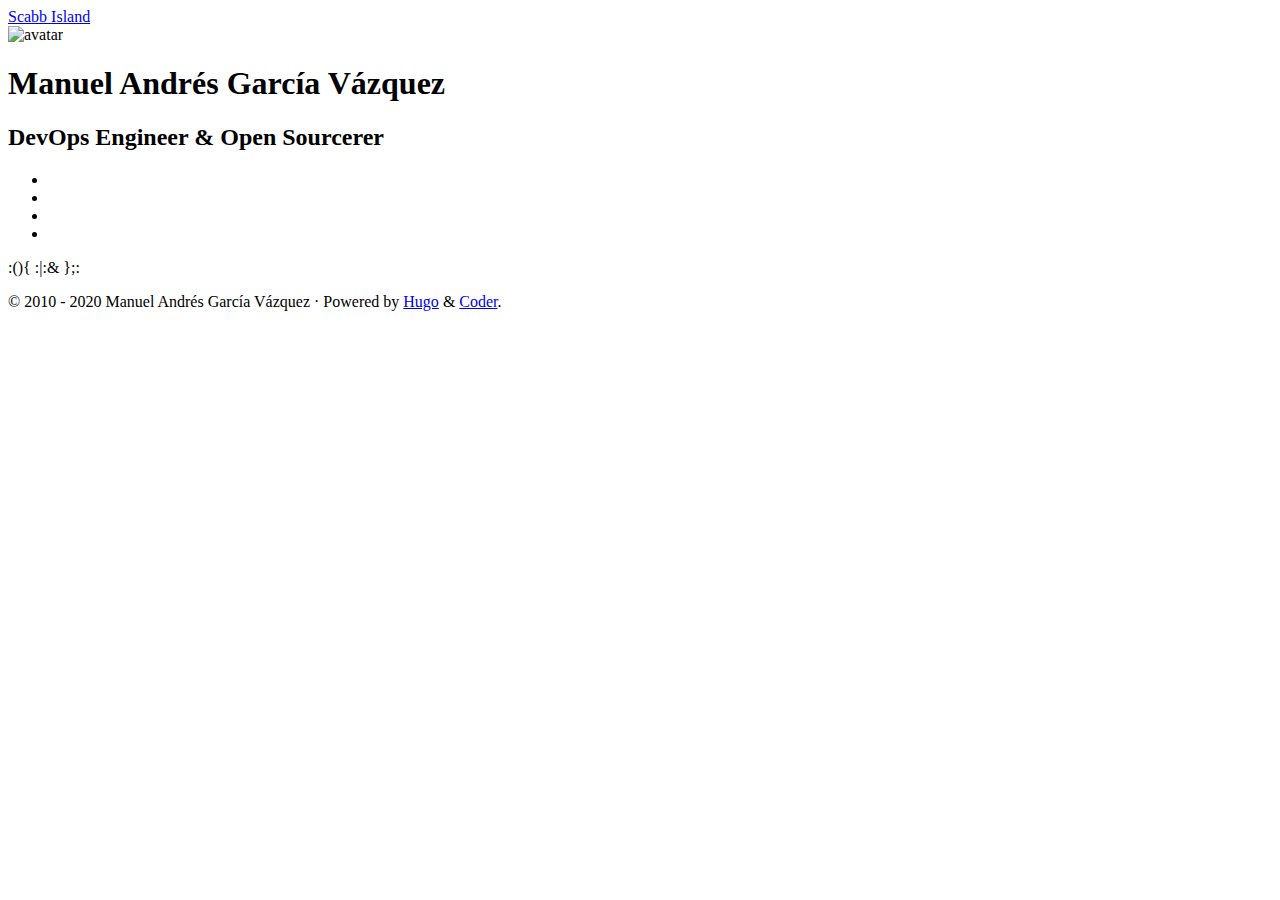
==== index.html @ 6d57b8e0 "Publish site: 2020-07-01 01:27:46" ====
<!DOCTYPE html>
<html lang="en">

  <head>
    <meta charset="utf-8">
    <meta name="viewport" content="width=device-width, initial-scale=1.0">
    <meta http-equiv="Content-Language" content="en">

    <meta name="author" content="Manuel Andrés García Vázquez">
    <meta name="description" content="Blog personal de 0x6d616e6f">
    <meta name="keywords" content="blog,developer,personal,devops,opensource">

    
      <script src="https://twemoji.maxcdn.com/v/latest/twemoji.min.js" crossorigin="anonymous"></script>
    

    <meta name="twitter:card" content="summary"/>
<meta name="twitter:title" content="Scabb Island"/>
<meta name="twitter:description" content="Blog personal de 0x6d616e6f"/>

    <meta property="og:title" content="Scabb Island" />
<meta property="og:description" content="Blog personal de 0x6d616e6f" />
<meta property="og:type" content="website" />
<meta property="og:url" content="https://www.scabb-island.com.ar/" />



    
      <base href="https://www.scabb-island.com.ar/">
    
    <title>Scabb Island</title>

    
      <link rel="canonical" href="https://www.scabb-island.com.ar/">
    

    <link href="https://fonts.googleapis.com/css?family=Lato:400,700%7CMerriweather:300,700%7CSource+Code+Pro:400,700&display=swap" rel="stylesheet">
    <link rel="stylesheet" href="https://use.fontawesome.com/releases/v5.13.0/css/all.css" integrity="sha384-Bfad6CLCknfcloXFOyFnlgtENryhrpZCe29RTifKEixXQZ38WheV+i/6YWSzkz3V" crossorigin="anonymous">
    <link rel="stylesheet" href="https://cdnjs.cloudflare.com/ajax/libs/normalize/8.0.1/normalize.min.css" integrity="sha256-l85OmPOjvil/SOvVt3HnSSjzF1TUMyT9eV0c2BzEGzU=" crossorigin="anonymous" />

    
      
      
      <link rel="stylesheet" href="https://www.scabb-island.com.ar/css/coder.min.3219ef62ae52679b7a9c19043171c3cd9f523628c2a65f3ef247ee18836bc90b.css" integrity="sha256-MhnvYq5SZ5t6nBkEMXHDzZ9SNijCpl8&#43;8kfuGINryQs=" crossorigin="anonymous" media="screen" />
    

    

    
      
        
        
        <link rel="stylesheet" href="https://www.scabb-island.com.ar/css/coder-dark.min.e78e80fc3a585a4d1c8fc7f58623b6ff852411e38431a9cd1792877ecaa160f6.css" integrity="sha256-546A/DpYWk0cj8f1hiO2/4UkEeOEManNF5KHfsqhYPY=" crossorigin="anonymous" media="screen" />
      
    

    

    

    <link rel="icon" type="image/png" href="https://www.scabb-island.com.ar/img/favicon-32x32.png" sizes="32x32">
    <link rel="icon" type="image/png" href="https://www.scabb-island.com.ar/img/favicon-16x16.png" sizes="16x16">

    <link rel="alternate" type="application/rss+xml" href="https://www.scabb-island.com.ar/index.xml" title="Scabb Island" />
    <meta name="generator" content="Hugo 0.73.0" />
  </head>

  
  
    
  
  <body class="colorscheme-auto"
        onload=" twemoji.parse(document.body); "
  >
    <main class="wrapper">
      <nav class="navigation">
  <section class="container">
    <a class="navigation-title" href="https://www.scabb-island.com.ar/">
      Scabb Island
    </a>
    
  </section>
</nav>


      <div class="content">
        
  <section class="container centered">
  <div class="about">
    
      
        <div class="avatar"><img src="https://www.scabb-island.com.ar/images/avatar.jpg" alt="avatar"></div>
      
    
    
    <h1>Manuel Andrés García Vázquez</h1>
    <h2>DevOps Engineer &amp; Open Sourcerer</h2>
    
    <ul>
      
        
          <li>
            <a href="https://www.linkedin.com/in/mgvazquez" aria-label="LinkedIn"   >
              <i class="fab fa-linkedin" aria-hidden="true"></i>
            </a>
          </li>
        
      
        
          <li>
            <a href="https://github.com/mgvazquez" aria-label="Github"   >
              <i class="fab fa-github fa-2x" aria-hidden="true"></i>
            </a>
          </li>
        
      
        
          <li>
            <a href="https://stackoverflow.com/users/3244789" aria-label="StackOverflow"   >
              <i class="fab fa-stack-overflow" aria-hidden="true"></i>
            </a>
          </li>
        
      
        
          <li>
            <a href="https://keybase.io/mvazquez" aria-label="Keybase"   >
              <i class="fab fa-keybase" aria-hidden="true"></i>
            </a>
          </li>
        
      
    </ul>
    
  </div>
</section>


      </div>

      
  <footer class="footer">
    <section class="container">
      
        <p>:(){ :|:& };:</p>
      
      
        ©
        
          2010 -
        
        2020
         Manuel Andrés García Vázquez 
      
      
         · 
        Powered by <a href="https://gohugo.io/">Hugo</a> & <a href="https://github.com/luizdepra/hugo-coder/">Coder</a>.
      
      
    </section>
  </footer>

    </main>

    

    
<script type="application/javascript">
var doNotTrack = false;
if (!doNotTrack) {
	(function(i,s,o,g,r,a,m){i['GoogleAnalyticsObject']=r;i[r]=i[r]||function(){
	(i[r].q=i[r].q||[]).push(arguments)},i[r].l=1*new Date();a=s.createElement(o),
	m=s.getElementsByTagName(o)[0];a.async=1;a.src=g;m.parentNode.insertBefore(a,m)
	})(window,document,'script','https://www.google-analytics.com/analytics.js','ga');
	ga('create', 'UA-38633513-4', 'auto');
	
	ga('send', 'pageview');
}
</script>


    

  </body>

</html>
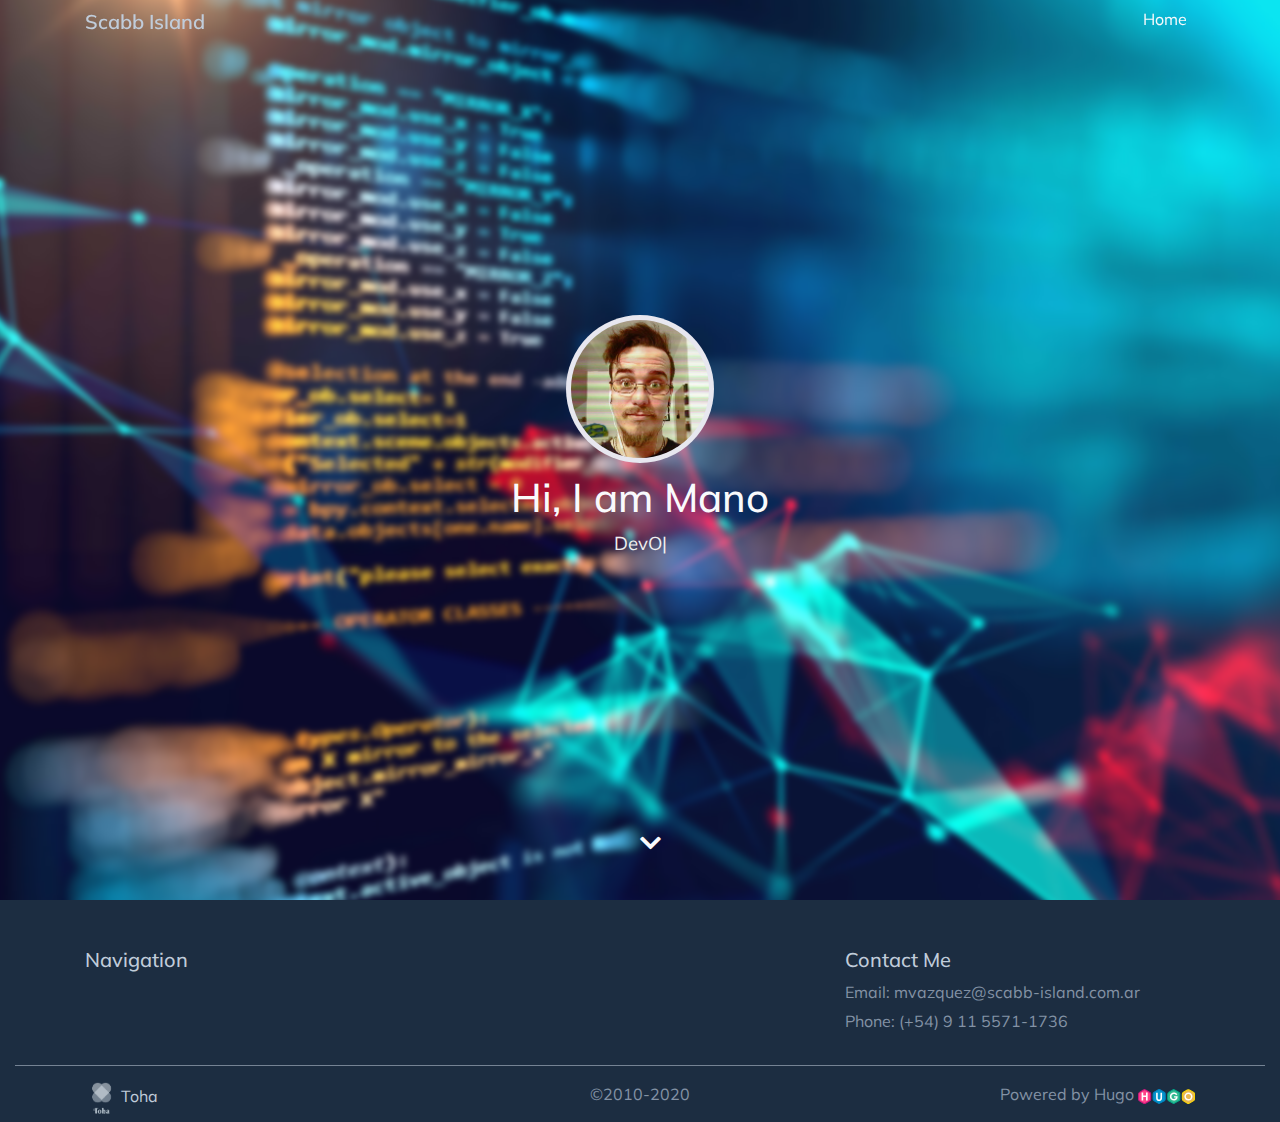
==== commit 794dc2c7: "Publish site: 2020-07-01 12:44:40" ====
--- a/index.html
+++ b/index.html
@@ -1,186 +1,224 @@
 <!DOCTYPE html>
 <html lang="en">
-
   <head>
-    <meta charset="utf-8">
-    <meta name="viewport" content="width=device-width, initial-scale=1.0">
-    <meta http-equiv="Content-Language" content="en">
-
-    <meta name="author" content="Manuel Andrés García Vázquez">
-    <meta name="description" content="Blog personal de 0x6d616e6f">
-    <meta name="keywords" content="blog,developer,personal,devops,opensource">
-
-    
-      <script src="https://twemoji.maxcdn.com/v/latest/twemoji.min.js" crossorigin="anonymous"></script>
-    
-
-    <meta name="twitter:card" content="summary"/>
-<meta name="twitter:title" content="Scabb Island"/>
-<meta name="twitter:description" content="Blog personal de 0x6d616e6f"/>
-
-    <meta property="og:title" content="Scabb Island" />
-<meta property="og:description" content="Blog personal de 0x6d616e6f" />
-<meta property="og:type" content="website" />
-<meta property="og:url" content="https://www.scabb-island.com.ar/" />
-
-
-
-    
-      <base href="https://www.scabb-island.com.ar/">
-    
+	<meta name="generator" content="Hugo 0.73.0" />
     <title>Scabb Island</title>
-
-    
-      <link rel="canonical" href="https://www.scabb-island.com.ar/">
-    
-
-    <link href="https://fonts.googleapis.com/css?family=Lato:400,700%7CMerriweather:300,700%7CSource+Code+Pro:400,700&display=swap" rel="stylesheet">
-    <link rel="stylesheet" href="https://use.fontawesome.com/releases/v5.13.0/css/all.css" integrity="sha384-Bfad6CLCknfcloXFOyFnlgtENryhrpZCe29RTifKEixXQZ38WheV+i/6YWSzkz3V" crossorigin="anonymous">
-    <link rel="stylesheet" href="https://cdnjs.cloudflare.com/ajax/libs/normalize/8.0.1/normalize.min.css" integrity="sha256-l85OmPOjvil/SOvVt3HnSSjzF1TUMyT9eV0c2BzEGzU=" crossorigin="anonymous" />
-
-    
-      
-      
-      <link rel="stylesheet" href="https://www.scabb-island.com.ar/css/coder.min.3219ef62ae52679b7a9c19043171c3cd9f523628c2a65f3ef247ee18836bc90b.css" integrity="sha256-MhnvYq5SZ5t6nBkEMXHDzZ9SNijCpl8&#43;8kfuGINryQs=" crossorigin="anonymous" media="screen" />
-    
-
-    
-
-    
-      
-        
-        
-        <link rel="stylesheet" href="https://www.scabb-island.com.ar/css/coder-dark.min.e78e80fc3a585a4d1c8fc7f58623b6ff852411e38431a9cd1792877ecaa160f6.css" integrity="sha256-546A/DpYWk0cj8f1hiO2/4UkEeOEManNF5KHfsqhYPY=" crossorigin="anonymous" media="screen" />
-      
-    
-
-    
-
-    
-
-    <link rel="icon" type="image/png" href="https://www.scabb-island.com.ar/img/favicon-32x32.png" sizes="32x32">
-    <link rel="icon" type="image/png" href="https://www.scabb-island.com.ar/img/favicon-16x16.png" sizes="16x16">
-
-    <link rel="alternate" type="application/rss+xml" href="https://www.scabb-island.com.ar/index.xml" title="Scabb Island" />
-    <meta name="generator" content="Hugo 0.73.0" />
-  </head>
-
-  
-  
-    
-  
-  <body class="colorscheme-auto"
-        onload=" twemoji.parse(document.body); "
-  >
-    <main class="wrapper">
-      <nav class="navigation">
-  <section class="container">
-    <a class="navigation-title" href="https://www.scabb-island.com.ar/">
-      Scabb Island
-    </a>
-    
-  </section>
-</nav>
-
-
-      <div class="content">
-        
-  <section class="container centered">
-  <div class="about">
-    
-      
-        <div class="avatar"><img src="https://www.scabb-island.com.ar/images/avatar.jpg" alt="avatar"></div>
-      
-    
-    
-    <h1>Manuel Andrés García Vázquez</h1>
-    <h2>DevOps Engineer &amp; Open Sourcerer</h2>
-    
-    <ul>
-      
-        
-          <li>
-            <a href="https://www.linkedin.com/in/mgvazquez" aria-label="LinkedIn"   >
-              <i class="fab fa-linkedin" aria-hidden="true"></i>
-            </a>
-          </li>
-        
-      
-        
-          <li>
-            <a href="https://github.com/mgvazquez" aria-label="Github"   >
-              <i class="fab fa-github fa-2x" aria-hidden="true"></i>
-            </a>
-          </li>
-        
-      
-        
-          <li>
-            <a href="https://stackoverflow.com/users/3244789" aria-label="StackOverflow"   >
-              <i class="fab fa-stack-overflow" aria-hidden="true"></i>
-            </a>
-          </li>
-        
-      
-        
-          <li>
-            <a href="https://keybase.io/mvazquez" aria-label="Keybase"   >
-              <i class="fab fa-keybase" aria-hidden="true"></i>
-            </a>
-          </li>
-        
-      
-    </ul>
-    
-  </div>
-</section>
-
-
-      </div>
-
-      
-  <footer class="footer">
-    <section class="container">
-      
-        <p>:(){ :|:& };:</p>
-      
-      
-        ©
-        
-          2010 -
-        
-        2020
-         Manuel Andrés García Vázquez 
-      
-      
-         · 
-        Powered by <a href="https://gohugo.io/">Hugo</a> & <a href="https://github.com/luizdepra/hugo-coder/">Coder</a>.
-      
-      
-    </section>
-  </footer>
-
-    </main>
-
-    
-
-    
+    <meta charset="UTF-8" />
+<meta name="viewport" content="width=device-width, initial-scale=1.0" />
+<meta http-equiv="X-UA-Compatible" content="ie=edge" />
+
+
+<link rel="stylesheet" href="/assets/css/bootstrap.min.css" />
+<link rel="stylesheet" href="/assets/css/style.css" />
+<link rel="stylesheet" href="/assets/css/navbar.css" />
+
+
+<link href="https://fonts.googleapis.com/css2?family=Muli:wght@300;400;500;600" rel="stylesheet">
+<link rel="stylesheet" href="https://cdnjs.cloudflare.com/ajax/libs/font-awesome/5.13.1/css/all.min.css" />
+
+
+<link rel="icon" type="image/png" href="/assets/images/favicon.png" />
+
+
+    <link rel="stylesheet" href="/assets/css/home.css" />
+    <link rel="stylesheet" href="/assets/css/about.css" />
+    <link rel="stylesheet" href="/assets/css/skills.css" />
+    <link rel="stylesheet" href="/assets/css/experiences.css" />
+    <link rel="stylesheet" href="/assets/css/projects.css" />
+    <link rel="stylesheet" href="/assets/css/recent-posts.css" />
+    <link rel="stylesheet" href="/assets/css/achievements.css" />
+
+    <link rel="stylesheet" href="assets/css/custom.css">
+
+    
+    
+        
 <script type="application/javascript">
 var doNotTrack = false;
 if (!doNotTrack) {
-	(function(i,s,o,g,r,a,m){i['GoogleAnalyticsObject']=r;i[r]=i[r]||function(){
-	(i[r].q=i[r].q||[]).push(arguments)},i[r].l=1*new Date();a=s.createElement(o),
-	m=s.getElementsByTagName(o)[0];a.async=1;a.src=g;m.parentNode.insertBefore(a,m)
-	})(window,document,'script','https://www.google-analytics.com/analytics.js','ga');
+	window.ga=window.ga||function(){(ga.q=ga.q||[]).push(arguments)};ga.l=+new Date;
 	ga('create', 'UA-38633513-4', 'auto');
 	
 	ga('send', 'pageview');
 }
 </script>
-
-
-    
-
+<script async src='https://www.google-analytics.com/analytics.js'></script>
+
+    
+  </head>
+  <body data-spy="scroll" data-target="#top-navbar" data-offset="100">
+
+    <nav class="navbar navbar-expand-lg top-navbar initial-navbar" id="top-navbar">
+  <div class="container">
+    <a class="navbar-brand" href="https://www.scabb-island.com.ar">Scabb Island</a>
+    <button
+      class="navbar-toggler navbar-dark"
+      id="navbar-toggler"
+      ,type="button"
+      data-toggle="collapse"
+      data-target="#top-nav-items"
+    >
+      <span class="navbar-toggler-icon"></span>
+    </button>
+
+    <div class="collapse navbar-collapse" id="top-nav-items">
+      <ul class="navbar-nav ml-auto">
+        <li class="nav-item">
+          <a class="nav-link smooth-scroll" href="#home">Home</a>
+        </li>
+            
+            
+            
+            
+            
+            
+        
+        
+        
+        
+        
+      </ul>
+    </div>
+  </div>
+</nav>
+<div class="container-fluid home" id="home">
+  <div
+    class="background container-fluid"
+    style="background-image: url('images/devops03.jpg');"
+  ></div>
+  <div class="container content text-center">
+    <img src="images/avatar_01.jpg"
+      class="rounded-circle mx-auto d-block img-fluid"
+    />
+    <h1 class="greeting">Hi, I am
+      
+        Mano
+      
+    </h1>
+    <div class="typing-carousel">
+      <span id="ityped" class="ityped"></span>
+      <span class="ityped-cursor"></span>
+    </div>
+    <ul id="typing-carousel-data">
+      
+      <li>DevOps Engineer</li>
+      
+      <li>Cloud Architect</li>
+      
+      <li>Proud Open-Sourcerer</li>
+      
+      <li>DevOps culture Evangelist</li>
+      
+      <li>Outage-Hackathons fron-line Knigth</li>
+      
+      <li>Shell Script, Python and Go</li>
+      
+      <li>:(){ :|:&amp; };:</li>
+      
+    </ul>
+    
+    <a href="#about"><i class="arrow bounce fa fa-chevron-down"></i></a>
+  </div>
+</div>
+
+    
+      
+      
+        
+      
+        
+      
+        
+      
+        
+      
+        
+      
+        
+      
+    
+
+    <footer class="container-fluid text-center align-content-center footer pb-2">
+  <div class="container pt-5">
+    <div class="row text-left">
+      <div class="col-md-4 col-sm-12">
+        <h5>Navigation</h5>
+        
+        <ul>
+            
+            
+            
+            
+            
+            
+        </ul>
+        
+      </div>
+      <div class="col-md-4 col-sm-12">
+      </div>
+      <div class="col-md-4 col-sm-12">
+        <h5>Contact Me</h5>
+        <ul>
+          
+          <li><span>Email: </span> <span>mvazquez@scabb-island.com.ar</span></li>
+          
+          <li><span>Phone: </span> <span>(&#43;54) 9 11 5571-1736</span></li>
+          
+        </ul>
+      </div>
+
+
+
+
+
+
+
+
+
+
+
+
+
+
+
+
+
+
+
+    </div>
+  </div>
+  <hr />
+  <div class="container">
+    <div class="row text-left">
+      <div class="col-md-4 text-left">
+        <a id="theme" href="https://github.com/hossainemruz/toha" target="#">
+          <img src="/assets/images/logo-inverted.png">
+          Toha
+        </a>
+      </div>
+      <div class="col-md-4 text-center">©2010-2020</div>
+      <div class="col-md-4 text-right">
+        Powered by <a href="https://gohugo.io/">Hugo
+        <img
+          src="/assets/images/hugo-logo-wide.svg"
+          alt="Hugo Logo"
+          height="15"
+        />
+        </a>
+      </div>
+    </div>
+  </div>
+</footer>
+    <script src="/assets/js/jquery-3.4.1.min.js"></script>
+<script src="/assets/js/bootstrap.min.js"></script>
+
+<script src="/assets/js/navbar.js"></script>
+<script src="/assets/js/jquery.filterizr.min.js"></script>
+
+
+    
+    <script src="/assets/js/itype.min.js"></script>
+    <script src="/assets/js/github-button.js"></script>
+    <script src="/assets/js/home.js"></script>
   </body>
-
 </html>
--- a/assets/css/style.css
+++ b/assets/css/style.css
@@ -0,0 +1,260 @@
+/* ========= Colors ============
+Heading:     #1C2D41
+Paragraph:   #3C4858
+Iconography: #8392A5
+Secondary:   #C0CCDA
+Dirty Snow:  #E5E9F2
+Snow:        #F9FAFC
+
+Magenta: #7551E9
+Orange:  #FF7D51
+Pink:    #ED63D2
+Green:   #2DCA73
+Yellow:  #FFC212
+*/
+
+body {
+  background-color: #f9fafc;
+  font-family: "Muli";
+}
+
+h1,
+h2,
+h3,
+h4,
+h5 {
+  color: #1c2d41;
+}
+
+strong{
+  color: #1c2d41!important;
+}
+
+p {
+  color: #3c4858;
+}
+
+a {
+  color: #248aaa;
+}
+
+a:hover {
+  color: #207089;
+}
+
+.btn-dark {
+  background-color: #3c4858;
+  border-color: #3c4858;
+  color: #e5e9f2;
+  transition: all 0.3s ease-out;
+  -webkit-transition: all 0.3s ease-out;
+}
+
+.btn-dark:hover,
+.btn-dark:focus {
+  background-color: #248aaa;
+  border-color: #248aaa;
+  transition: all 0.3s ease-out;
+  -webkit-transition: all 0.3s ease-out;
+}
+
+.btn-outline-info {
+  color: #2098d1 !important;
+  border-color: #2098d1 !important;
+}
+
+.btn-outline-info:hover {
+  background-color: #2098d1 !important;
+  color: #e5e9f2 !important;
+}
+
+.btn-info {
+  background-color: #248aaa !important;
+  color: #e5e9f2 !important;
+}
+
+.btn-info:hover {
+  background-color: #2098d1 !important;
+  color: #e5e9f2 !important;
+}
+
+.bg-white {
+  background-color: #f9fafc !important;
+}
+
+.bg-dimmed {
+  background-color: #e5e9f2;
+}
+
+.anchor {
+  padding-top: 3.5rem;
+}
+
+img.center{
+  display: block;
+  margin-left: auto;
+  margin-right: auto;
+}
+
+img.left{
+  display: block;
+  margin-right: auto;
+}
+
+img.right{
+  display: block;
+  margin-left: auto;
+}
+
+.card {
+  box-shadow: none;
+  transition: all 0.3s ease-out;
+  -webkit-transition: all 0.3s ease-out;
+  overflow: hidden;
+}
+
+.card-img-sm {
+  width: 32px;
+  height: 32px;
+}
+
+.card-img-xs {
+  width: 24px;
+  height: 24px;
+}
+
+.card:hover,
+.card:focus {
+  box-shadow: 0px 8px 56px rgba(15, 80, 100, 0.16);
+  border: 1px solid #fff;
+  transition: all 0.3s ease-out;
+  -webkit-transition: all 0.3s ease-out;
+}
+
+.card .card-head {
+  height: 172px;
+  object-fit: cover;
+  overflow: hidden;
+}
+
+.card-img-top {
+  transition: all 0.3s ease-out !important;
+  -webkit-transition: all 0.3s ease-out !important;
+}
+
+.card:hover .card-head .card-img-top,
+.card:focus .card-head .card-img-top {
+  transition: all 0.3s ease-out;
+  -webkit-transition: all 0.3s ease-out;
+  transform: scale(1.2);
+  -webkit-transform: scale(1.2);
+}
+
+.card-body {
+  text-align: justify;
+}
+
+.sub-title {
+  color: #c0ccda;
+  font-size: 10pt;
+}
+
+/* --- FOOTER START --- */
+
+.footer {
+  color: #8392a5 !important;
+  background-color: #1c2d41;
+  position: relative;
+  z-index: 9999;
+}
+
+.footer h5 {
+  color: #c0ccda;
+}
+.footer a {
+  color: #8392a5;
+  transition: all 0.3s ease-out;
+  -webkit-transition: all 0.3s ease-out;
+}
+
+.footer a:hover {
+  margin-left: 5px;
+  transition: all 0.3s ease-out;
+  -webkit-transition: all 0.3s ease-out;
+}
+
+.footer ul {
+  list-style: none;
+  padding-left: 0;
+}
+
+.footer li {
+  margin-top: 5px;
+}
+
+.footer hr {
+  background-color: #8392a5;
+}
+
+.footer p:first-child {
+  color: #c0ccda;
+}
+
+.footer input {
+  background-color: #c0ccda;
+}
+
+.footer input:focus {
+  background-color: #e5e9f2;
+}
+
+.footer #theme {
+  color: #c0ccda;
+}
+
+.footer #theme img {
+  width: 32px;
+}
+
+/* --- FOOTER END ---- */
+
+/* ============= Device specific fixes ======= */
+
+/* Extra small devices (portrait phones, less than 576px) */
+
+/* No media query for `xs` since this is the default in Bootstrap */
+
+/* Extra large devices (large desktops, 1200px and up) */
+
+@media (max-width: 1400px) {
+}
+
+@media (max-width: 1200px) {
+}
+
+/*  Large devices (desktops, 992px and up) */
+
+@media (max-width: 992px) {
+}
+
+/* Medium devices (tablets, 768px and up) */
+
+@media only screen and (max-width: 768px) {
+}
+
+/* Small devices (landscape phones, 576px and up) */
+
+@media only screen and (max-width: 576px) {
+  .section-holder {
+    padding-left: 5px;
+    padding-right: 5px;
+  }
+
+  .skills-section,
+  .projects-section,
+  .recent-posts-section,
+  .achievements-section{
+    padding-left: 0;
+    padding-right: 0;
+  }
+}
--- a/assets/css/navbar.css
+++ b/assets/css/navbar.css
@@ -0,0 +1,192 @@
+.top-navbar {
+  position: fixed;
+  left: 0;
+  top: 0;
+  width: 100%;
+  height: 50px;
+  z-index: 99999;
+  transition: all 0.4s ease-out;
+  -webkit-transition: all 0.4s ease-out;
+  margin: 0;
+  padding-top: 0.1rem;
+  text-align: center;
+}
+
+/* --- initial state start ------ */
+
+.initial-navbar {
+  background-color: transparent;
+}
+
+.initial-navbar .navbar-brand {
+  color: #c0ccda;
+  font-weight: 600;
+}
+
+.initial-navbar li a {
+  color: #c0ccda;
+}
+
+.initial-navbar .navbar-nav .active,
+.initial-navbar li a:hover {
+  color: #f9fafc;
+  transition: all 0.3s ease-out;
+  -webkit-transition: all 0.3s ease-out;
+}
+
+.navbar-collapse {
+  margin-top: -5px;
+}
+
+.navbar-collapse.show,
+.navbar-collapse.collapsing {
+  background-color: #f9fafc;
+  padding-left: 1rem;
+}
+
+/* --- initial state end ------ */
+
+/* --- state after scroll start --- */
+
+.final-navbar {
+  background-color: #f9fafc;
+  color: #1c2d41;
+  transition: all 0.3s ease-out;
+  -webkit-transition: all 0.3s ease-out;
+}
+
+.final-navbar .navbar-brand {
+  color: #1c2d41;
+  font-weight: 600;
+}
+
+.final-navbar li a {
+  color: #1c2d41;
+  font-weight: 500;
+  transition: all 0.3s ease-out;
+  -webkit-transition: all 0.3s ease-out;
+  border-bottom: 2px solid#F9FAFC;
+}
+
+.final-navbar .navbar-nav .active,
+.final-navbar li a:hover {
+  color: #2098d1;
+  transition: all 0.3s ease-out;
+  -webkit-transition: all 0.3s ease-out;
+  border-bottom: 2px solid #2098d1;
+  background: rgb(2, 0, 36);
+  background: linear-gradient(
+    90deg,
+    rgba(2, 0, 36, 1) 0%,
+    rgba(34, 136, 168, 0.1) 0%
+  );
+}
+
+.navbar-collapse.show li a,
+.navbar-collapse.collapsing li a {
+  color: #1c2d41;
+  font-weight: 500;
+  transition: all 0.3s ease-out;
+  -webkit-transition: all 0.3s ease-out;
+}
+
+.navbar-collapse.show .navbar-nav .active,
+.navbar-collapse.show .navbar-nav a:hover {
+  color: #2098d1;
+}
+
+#top-navbar-divider {
+  margin-top: 10px;
+}
+
+/* --- state after scroll end --- */
+
+#top-navbar-divider {
+  background: rgba(192, 204, 218, 0.8);
+  height: 20px;
+  width: 2px;
+}
+
+.final-navbar #top-navbar-divider {
+  background: rgba(0, 0, 0, 0.6);
+}
+
+#top-navbar-divider {
+  height: 20px;
+  width: 2px;
+}
+
+.navbar-brand img {
+  width: 42px;
+  padding: 5px;
+  margin-left: -10px;
+}
+
+/* ============= Device specific fixes ======= */
+
+/* Extra small devices (portrait phones, less than 576px) */
+
+/* No media query for `xs` since this is the default in Bootstrap */
+
+/* Extra large devices (large desktops, 1200px and up) */
+
+@media (max-width: 1400px) {
+}
+
+@media (max-width: 1200px) {
+}
+
+/*  Large devices (desktops, 992px and up) */
+
+@media (max-width: 992px) {
+}
+
+/* Medium devices (tablets, 768px and up) */
+
+@media only screen and (max-width: 768px) {
+  .top-navbar .container {
+    max-width: 100%;
+    padding: 0;
+  }
+
+  .initial-navbar .navbar-nav .active,
+  .initial-navbar li a:hover {
+    color: #2098d1;
+    transition: all 0.3s ease-out;
+    -webkit-transition: all 0.3s ease-out;
+  }
+
+  .final-navbar .navbar-nav .active,
+  .final-navbar li a:hover {
+    color: #2098d1;
+    transition: none;
+    -webkit-transition: none;
+    border-bottom: none;
+    background: transparent;
+  }
+
+  .final-navbar li a {
+    border-bottom: none;
+  }
+
+  .final-navbar .navbar-collapse.show {
+    box-shadow: 5px 10px 10px rgba(192, 204, 218, 0.3);
+    transition: all 0.3s ease-out;
+    -webkit-transition: all 0.3s ease-out;
+  }
+
+  .dropdown-divider {
+    border-top: 1px solid #c0ccda;
+  }
+  #top-navbar-divider {
+    background: rgba(0, 0, 0, 0.6);
+    height: auto;
+    width: auto;
+    margin-right: 15px;
+  }
+}
+
+/* Small devices (landscape phones, 576px and up) */
+
+@media only screen and (max-width: 576px) {
+}
--- a/assets/css/home.css
+++ b/assets/css/home.css
@@ -0,0 +1,118 @@
+.home {
+  height: 100vh;
+  padding: 0;
+  margin: 0;
+  color: #f9fafc;
+  overflow: hidden;
+}
+
+.background {
+  height: 100%;
+  width: 100%;
+  padding: 0;
+  margin: 0;
+  background-attachment: fixed;
+  transform: scale(1.1);
+  -webkit-transform: scale(1.1);
+  filter: blur(3px);
+  -webkit-filter: blur(3px);
+  background-size: cover;
+}
+
+.content {
+  position: relative;
+  top: -65%;
+  height: 60%;
+}
+
+.home img {
+  width: 148px;
+  height: 148px;
+  background-color: #e7e7ef;
+  padding: 5px;
+  margin-bottom: 10px;
+}
+
+.home .greeting {
+  color: #f9fafc;
+}
+
+.home .typing-carousel {
+  font-size: 14pt;
+  color: #f0f0f0;
+}
+
+#typing-carousel-data {
+  display: none;
+}
+
+.arrow {
+  position: absolute;
+  color: #f9fafc;
+  font-size: 1.5rem;
+  bottom: 0;
+}
+
+.bounce {
+  animation: bounce 2s infinite;
+}
+
+@keyframes bounce {
+  0%,
+  20%,
+  50%,
+  80%,
+  100% {
+    transform: translateY(0);
+  }
+  40% {
+    transform: translateY(-30px);
+  }
+  60% {
+    transform: translateY(-15px);
+  }
+}
+
+/* ============= Device specific fixes ======= */
+
+/* Extra small devices (portrait phones, less than 576px) */
+
+/* No media query for `xs` since this is the default in Bootstrap */
+
+/* Extra large devices (large desktops, 1200px and up) */
+
+@media (max-width: 1400px) {
+}
+
+@media (max-width: 1200px) {
+}
+
+/*  Large devices (desktops, 992px and up) */
+
+@media (max-width: 992px) {
+}
+
+/* Medium devices (tablets, 768px and up) */
+
+@media only screen and (max-width: 768px) {
+}
+
+/* Small devices (landscape phones, 576px and up) */
+
+@media only screen and (max-width: 576px) {
+  .content {
+    position: relative;
+    top: -75%;
+    height: 65%;
+  }
+
+  .home img {
+    width: 140px;
+    max-width: 50%;
+    height: auto;
+  }
+
+  .home .greeting {
+    font-size: 24pt;
+  }
+}
--- a/assets/css/about.css
+++ b/assets/css/about.css
@@ -0,0 +1,367 @@
+.social-link {
+  list-style: none;
+  padding: 0.2rem;
+}
+
+.social-link a {
+  font-size: 1.5rem;
+  color: #3c4858;
+  padding: 0.5rem;
+}
+
+.social-link a:hover {
+  color: #248aaa;
+  transition: all 0.3s ease-in;
+}
+
+.circular-progress {
+  width: 150px;
+  height: 150px;
+  line-height: 150px;
+  background: none;
+  margin: 0 auto;
+  box-shadow: none;
+  position: relative;
+}
+
+.circular-progress:after {
+  content: "";
+  width: 100%;
+  height: 100%;
+  border-radius: 50%;
+  border: 12px solid #f9fafc;
+  position: absolute;
+  top: 0;
+  left: 0;
+}
+
+.circular-progress > span {
+  width: 50%;
+  height: 100%;
+  overflow: hidden;
+  position: absolute;
+  top: 0;
+  z-index: 1;
+}
+
+.circular-progress .circular-progress-left {
+  left: 0;
+}
+
+.circular-progress .circular-progress-bar {
+  width: 100%;
+  height: 100%;
+  background: none;
+  border-width: 12px;
+  border-style: solid;
+  position: absolute;
+  top: 0;
+}
+
+.circular-progress .circular-progress-left .circular-progress-bar {
+  left: 100%;
+  border-top-right-radius: 80px;
+  border-bottom-right-radius: 80px;
+  border-left: 0;
+  -webkit-transform-origin: center left;
+  transform-origin: center left;
+}
+
+.circular-progress .circular-progress-right {
+  right: 0;
+}
+
+.circular-progress .circular-progress-right .circular-progress-bar {
+  left: -100%;
+  border-top-left-radius: 80px;
+  border-bottom-left-radius: 80px;
+  border-right: 0;
+  -webkit-transform-origin: center right;
+  transform-origin: center right;
+  animation: circular-loading-1 1.8s linear forwards;
+}
+
+.circular-progress .circular-progress-value {
+  width: 90%;
+  height: 90%;
+  border-radius: 50%;
+  background: #3c4858;
+  font-size: 1rem;
+  color: #f9fafc;
+  line-height: 135px;
+  text-align: center;
+  position: absolute;
+  top: 5%;
+  left: 5%;
+}
+
+.circular-progress.blue .circular-progress-bar {
+  border-color: #048dff;
+}
+
+.circular-progress.yellow .circular-progress-bar {
+  border-color: #ffc212;
+}
+
+.circular-progress.pink .circular-progress-bar {
+  border-color: #ed63d2;
+}
+
+.circular-progress.green .circular-progress-bar {
+  border-color: #2dca73;
+}
+
+.circular-progress-percentage-50 {
+  animation: circular-loading-50 0s linear forwards 1.8s;
+}
+
+.circular-progress-percentage-55 {
+  animation: circular-loading-55 0.18s linear forwards 1.8s;
+}
+
+.circular-progress-percentage-60 {
+  animation: circular-loading-60 0.36s linear forwards 1.8s;
+}
+
+.circular-progress-percentage-65 {
+  animation: circular-loading-65 0.54s linear forwards 1.8s;
+}
+
+.circular-progress-percentage-70 {
+  animation: circular-loading-70 0.72s linear forwards 1.8s;
+}
+
+.circular-progress-percentage-75 {
+  animation: circular-loading-75 0.9s linear forwards 1.8s;
+}
+
+.circular-progress-percentage-80 {
+  animation: circular-loading-80 1.08s linear forwards 1.8s;
+}
+
+.circular-progress-percentage-85 {
+  animation: circular-loading-85 1.26s linear forwards 1.8s;
+}
+
+.circular-progress-percentage-90 {
+  animation: circular-loading-90 1.44s linear forwards 1.8s;
+}
+
+.circular-progress-percentage-95 {
+  animation: circular-loading-95 1.62s linear forwards 1.8s;
+}
+
+.circular-progress-percentage-100 {
+  animation: circular-loading-100 1.8s linear forwards 1.8s;
+}
+
+@keyframes circular-loading-50 {
+  0% {
+    -webkit-transform: rotate(0deg);
+    transform: rotate(0deg);
+  }
+  100% {
+    -webkit-transform: rotate(0deg);
+    transform: rotate(0deg);
+  }
+}
+
+@keyframes circular-loading-55 {
+  0% {
+    -webkit-transform: rotate(0deg);
+    transform: rotate(0deg);
+  }
+  100% {
+    -webkit-transform: rotate(18deg);
+    transform: rotate(18deg);
+  }
+}
+
+@keyframes circular-loading-60 {
+  0% {
+    -webkit-transform: rotate(0deg);
+    transform: rotate(0deg);
+  }
+  100% {
+    -webkit-transform: rotate(36deg);
+    transform: rotate(36deg);
+  }
+}
+
+@keyframes circular-loading-65 {
+  0% {
+    -webkit-transform: rotate(0deg);
+    transform: rotate(0deg);
+  }
+  100% {
+    -webkit-transform: rotate(54deg);
+    transform: rotate(54deg);
+  }
+}
+
+@keyframes circular-loading-70 {
+  0% {
+    -webkit-transform: rotate(0deg);
+    transform: rotate(0deg);
+  }
+  100% {
+    -webkit-transform: rotate(72deg);
+    transform: rotate(72deg);
+  }
+}
+
+@keyframes circular-loading-75 {
+  0% {
+    -webkit-transform: rotate(0deg);
+    transform: rotate(0deg);
+  }
+  100% {
+    -webkit-transform: rotate(90deg);
+    transform: rotate(90deg);
+  }
+}
+
+@keyframes circular-loading-80 {
+  0% {
+    -webkit-transform: rotate(0deg);
+    transform: rotate(0deg);
+  }
+  100% {
+    -webkit-transform: rotate(108deg);
+    transform: rotate(108deg);
+  }
+}
+
+@keyframes circular-loading-85 {
+  0% {
+    -webkit-transform: rotate(0deg);
+    transform: rotate(0deg);
+  }
+  100% {
+    -webkit-transform: rotate(126deg);
+    transform: rotate(126deg);
+  }
+}
+
+@keyframes circular-loading-90 {
+  0% {
+    -webkit-transform: rotate(0deg);
+    transform: rotate(0deg);
+  }
+  100% {
+    -webkit-transform: rotate(144deg);
+    transform: rotate(144deg);
+  }
+}
+
+@keyframes circular-loading-95 {
+  0% {
+    -webkit-transform: rotate(0deg);
+    transform: rotate(0deg);
+  }
+  100% {
+    -webkit-transform: rotate(162deg);
+    transform: rotate(162deg);
+  }
+}
+
+@keyframes circular-loading-100 {
+  0% {
+    -webkit-transform: rotate(0deg);
+    transform: rotate(0deg);
+  }
+  100% {
+    -webkit-transform: rotate(180deg);
+    transform: rotate(180deg);
+  }
+}
+
+@keyframes circular-loading-1 {
+  0% {
+    -webkit-transform: rotate(0deg);
+    transform: rotate(0deg);
+  }
+  100% {
+    -webkit-transform: rotate(180deg);
+    transform: rotate(180deg);
+  }
+}
+
+@keyframes circular-loading-2 {
+  0% {
+    -webkit-transform: rotate(0deg);
+    transform: rotate(0deg);
+  }
+  100% {
+    -webkit-transform: rotate(144deg);
+    transform: rotate(144deg);
+  }
+}
+
+@keyframes circular-loading-3 {
+  0% {
+    -webkit-transform: rotate(0deg);
+    transform: rotate(0deg);
+  }
+  100% {
+    -webkit-transform: rotate(90deg);
+    transform: rotate(90deg);
+  }
+}
+
+@keyframes circular-loading-4 {
+  0% {
+    -webkit-transform: rotate(0deg);
+    transform: rotate(0deg);
+  }
+  100% {
+    -webkit-transform: rotate(36deg);
+    transform: rotate(36deg);
+  }
+}
+
+@keyframes circular-loading-5 {
+  0% {
+    -webkit-transform: rotate(0deg);
+    transform: rotate(0deg);
+  }
+  100% {
+    -webkit-transform: rotate(126deg);
+    transform: rotate(126deg);
+  }
+}
+
+@media only screen and (max-width: 990px) {
+  .circular-progress {
+    margin-bottom: 20px;
+  }
+}
+
+/* ============= Device specific fixes ======= */
+
+/* Extra small devices (portrait phones, less than 576px) */
+
+/* No media query for `xs` since this is the default in Bootstrap */
+
+/* Extra large devices (large desktops, 1200px and up) */
+
+@media (max-width: 1400px) {
+}
+
+@media (max-width: 1200px) {
+}
+
+/*  Large devices (desktops, 992px and up) */
+
+@media (max-width: 992px) {
+}
+
+/* Medium devices (tablets, 768px and up) */
+
+@media only screen and (max-width: 768px) {
+}
+
+/* Small devices (landscape phones, 576px and up) */
+
+@media only screen and (max-width: 576px) {
+}
--- a/assets/css/skills.css
+++ b/assets/css/skills.css
@@ -0,0 +1,50 @@
+.skills-section .card .card-head {
+  background-color: #f9fafc;
+  height: fit-content;
+  padding: 0.7rem;
+  padding-bottom: 0rem;
+  border-bottom: 0.0625rem solid rgba(0, 0, 0, 0.125);
+}
+
+.skills-section .card .card-img-xs {
+  margin-right: 0.5rem;
+}
+
+.skills-section .card {
+  margin-top: 0.5rem;
+  margin-bottom: 0.5rem;
+}
+
+.skills-section .card .card-body {
+  padding-top: 0.2rem;
+  padding-left: 0.7rem;
+}
+
+/* ============= Device specific fixes ======= */
+
+/* Extra small devices (portrait phones, less than 576px) */
+
+/* No media query for `xs` since this is the default in Bootstrap */
+
+/* Extra large devices (large desktops, 1200px and up) */
+
+@media (max-width: 1400px) {
+}
+
+@media (max-width: 1200px) {
+}
+
+/*  Large devices (desktops, 992px and up) */
+
+@media (max-width: 992px) {
+}
+
+/* Medium devices (tablets, 768px and up) */
+
+@media only screen and (max-width: 768px) {
+}
+
+/* Small devices (landscape phones, 576px and up) */
+
+@media only screen and (max-width: 576px) {
+}
--- a/assets/css/experiences.css
+++ b/assets/css/experiences.css
@@ -0,0 +1,155 @@
+#experiences {
+  padding-bottom: 1rem;
+}
+
+#experiences .timeline {
+  margin-top: 1.5rem !important;
+}
+
+#experiences ul {
+  padding-left: 1rem;
+}
+
+#experiences ul > li {
+  margin-left: 0;
+  color: #3c4858;
+}
+
+.circle {
+  padding: 13px 20px;
+  border-radius: 50%;
+  background-color: #248aaa;
+  color: #f9fafc;
+  max-height: 50px;
+  z-index: 2;
+}
+
+.timeline .vertical-line {
+  align-self: stretch;
+}
+
+.timeline .vertical-line::after {
+  content: "";
+  position: absolute;
+  border-left: 3px solid #248aaa;
+  z-index: 1;
+  height: 100%;
+  left: 50%;
+}
+
+.vertical-line-left-adjustment::after {
+  left: calc(50% - 3px) !important;
+}
+
+.timeline .horizontal-line div {
+  padding: 0;
+  height: 40px;
+}
+
+.timeline .horizontal-line hr {
+  border-top: 3px solid #248aaa;
+  margin: 0;
+  top: 17px;
+  position: relative;
+}
+
+.timeline .horizontal-line .timeline-side-div {
+  display: flex;
+  overflow: hidden;
+}
+
+.timeline .horizontal-line .corner {
+  border: 3px solid #248aaa;
+  width: 100%;
+  position: relative;
+  border-radius: 15px;
+}
+
+.top-left {
+  left: -50%;
+  top: -50%;
+}
+
+.top-right {
+  left: 50%;
+  top: -50%;
+}
+
+.bottom-left {
+  left: -50%;
+  top: calc(50% - 3px);
+}
+
+.bottom-right {
+  left: 50%;
+  top: calc(50% - 3px);
+}
+
+/* ============= Device specific fixes ======= */
+
+/* Extra small devices (portrait phones, less than 576px) */
+
+/* No media query for `xs` since this is the default in Bootstrap */
+
+/* Extra large devices (large desktops, 1200px and up) */
+
+@media (max-width: 1400px) {
+}
+
+@media (max-width: 1200px) {
+}
+
+/*  Large devices (desktops, 992px and up) */
+
+@media (max-width: 992px) {
+}
+
+/* Medium devices (tablets, 768px and up) */
+
+@media only screen and (max-width: 768px) {
+}
+
+/* Small devices (landscape phones, 576px and up) */
+
+@media only screen and (max-width: 576px) {
+}
+
+
+/* iPhoneX, iPhone 6,7,8 */
+@media only screen and (max-width: 375px) {
+  .top-left {
+    left: -52%;
+    top: -50%;
+  }
+  
+  .top-right {
+    left: 52%;
+    top: -50%;
+  }
+}
+
+/* Galaxy S5, Moto G4 */
+@media only screen and (max-width: 360px) {
+  .top-left {
+    left: -56%;
+    top: -50%;
+  }
+  
+  .top-right {
+    left: 56%;
+    top: -50%;
+  }
+}
+
+/* iPhone 5 or before */
+@media only screen and (max-width: 320px) {
+  .top-left {
+    left: -64%;
+    top: -50%;
+  }
+  
+  .top-right {
+    left: 64%;
+    top: -50%;
+  }
+}--- a/assets/css/projects.css
+++ b/assets/css/projects.css
@@ -0,0 +1,61 @@
+.projects-section .card .card-header {
+  background-color: #f9fafc;
+  padding: 0.7rem;
+  padding-bottom: 0rem;
+}
+
+.projects-section .card .card-img-xs {
+  margin-right: 0.5rem;
+}
+
+.card .card-header .sub-title span:nth-child(1) {
+  float: left;
+}
+.card .card-header .sub-title span:nth-child(2) {
+  float: right;
+}
+
+.projects-section .card .card-body {
+  padding: 0.7rem;
+}
+
+.projects-section .card .card-header .sub-title {
+  color: #8392a5;
+  margin-top: 0.4rem;
+}
+
+.filtr-projects {
+  padding: 1rem !important;
+}
+
+/* ============= Device specific fixes ======= */
+
+/* Extra small devices (portrait phones, less than 576px) */
+
+/* No media query for `xs` since this is the default in Bootstrap */
+
+/* Extra large devices (large desktops, 1200px and up) */
+
+@media (max-width: 1400px) {
+}
+
+@media (max-width: 1200px) {
+}
+
+/*  Large devices (desktops, 992px and up) */
+
+@media (max-width: 992px) {
+}
+
+/* Medium devices (tablets, 768px and up) */
+
+@media only screen and (max-width: 768px) {
+}
+
+/* Small devices (landscape phones, 576px and up) */
+
+@media only screen and (max-width: 576px) {
+  .projects-section .btn {
+    margin-top: 0.3125rem;
+  }
+}
--- a/assets/css/recent-posts.css
+++ b/assets/css/recent-posts.css
@@ -0,0 +1,28 @@
+.recent-posts-section .container{
+  padding-top: 1rem;
+}
+
+.recent-posts-section .card .card-footer span {
+  font-size: 10pt;
+  color: #6c757d !important;
+  padding-top: 5px;
+}
+
+.recent-posts-section .card .card-footer {
+  background: #fff;
+  margin-top: auto;
+}
+
+.recent-posts-section .post-card-link{
+  text-decoration: none;
+}
+
+.post-summary {
+  overflow: hidden;
+  text-overflow: ellipsis;
+  display: -webkit-box;
+  /* line-height: 24px;     fallback */
+  max-height: 144px; /* fallback */
+  -webkit-line-clamp: 5; /* number of lines to show */
+  -webkit-box-orient: vertical;
+}
--- a/assets/css/achievements.css
+++ b/assets/css/achievements.css
@@ -0,0 +1,157 @@
+.achievements-section .container {
+  padding-top: 0.5rem;
+}
+
+#gallery .achievement-entry {
+  cursor: pointer;
+  margin-top: 5px;
+  margin-bottom: 5px;
+  margin-left: 7px;
+  margin-right: 7px;
+  z-index: 1;
+  background-color: #e5e9f2;
+  background-size: cover;
+  background-repeat: no-repeat;
+  background-position: center;
+  position: relative;
+  overflow: hidden;
+  transition: all 0.3s ease-out;
+  -webkit-transition: all 0.3s ease-out;
+}
+
+#gallery .achievement-entry:hover {
+  cursor: pointer;
+  z-index: 1;
+  transform: scale(1.1);
+  transition: all 0.3s ease-out;
+  -webkit-transition: all 0.3s ease-out;
+  z-index: 20000;
+}
+
+#gallery .achievement-details {
+  cursor: pointer;
+  z-index: 1;
+  opacity: 1 !important;
+  transition: none !important;
+  -webkit-transition: none !important;
+  transform: none !important;
+  -webkit-transform: none !important;
+}
+
+#gallery .img-type-1 {
+  height: 300px;
+}
+#gallery .img-type-2 {
+  height: 146px;
+  margin-bottom: 8px;
+}
+
+#gallery i {
+  color: #8392a5;
+  background-color: rgba(0, 0, 0, 0.7);
+  padding: 10px;
+  font-size: 0rem;
+  opacity: 0;
+}
+
+#gallery .achievement-entry:hover i {
+  opacity: 1;
+  font-size: 1rem;
+  transition: all 0.3s ease-out;
+  --webkit-transition: all 0.3s ease-out;
+}
+
+#gallery .img-type-1 i {
+  margin-top: 135px;
+}
+#gallery .img-type-2 i {
+  margin-top: 50px;
+}
+
+#gallery .achievement-details.img-type-1 i,
+.achievement-details.img-type-2 i {
+  margin-top: 0px !important;
+  transition: none !important;
+  -webkit-transition: none !important;
+  float: right;
+}
+
+#gallery .achievement-entry .title {
+  color: #e5e9f2;
+  background-color: rgba(0, 0, 0, 0.7);
+  opacity: 0;
+  padding: 5px;
+  position: absolute;
+  bottom: 0px;
+  width: 100%;
+  margin-bottom: 0px;
+  bottom: -5px;
+}
+
+#gallery .achievement-entry:hover .title {
+  opacity: 1;
+  bottom: 0px;
+  transition: bottom 0.3s ease-out;
+  -webkit-transition: bottom 0.3s ease-out;
+}
+
+#gallery .caption {
+  background-color: rgba(0, 0, 0, 0.7);
+  bottom: 1rem;
+  left: 1rem;
+  color: #e5e9f2;
+  padding: 15px;
+  position: absolute;
+  transition: all 0.3s ease-out;
+  -webkit-transition: all 0.3s ease-out;
+}
+
+#gallery .caption h4 {
+  color: #e5e9f2;
+}
+
+#gallery .caption p {
+  font-size: 16px;
+  font-weight: 300;
+  color: #e5e9f2;
+}
+
+.hidden {
+  display: none !important;
+}
+
+#gallery .achievement-details {
+  height: 75vh !important;
+}
+
+/* ============= Device specific fixes ======= */
+
+/* Extra small devices (portrait phones, less than 576px) */
+
+/* No media query for `xs` since this is the default in Bootstrap */
+
+/* Extra large devices (large desktops, 1200px and up) */
+
+@media (max-width: 1400px) {
+}
+
+@media (max-width: 1200px) {
+}
+
+/*  Large devices (desktops, 992px and up) */
+
+@media (max-width: 992px) {
+}
+
+/* Medium devices (tablets, 768px and up) */
+
+@media only screen and (max-width: 768px) {
+}
+
+/* Small devices (landscape phones, 576px and up) */
+
+@media only screen and (max-width: 576px) {
+  #gallery .achievement-entry:hover {
+    transform: scale(1.05);
+  }
+}
--- a/assets/css/custom.css
+++ b/assets/css/custom.css
@@ -0,0 +1,4 @@
+#experiences ul {
+  padding-left: 1rem;
+  margin-left: 1rem;
+}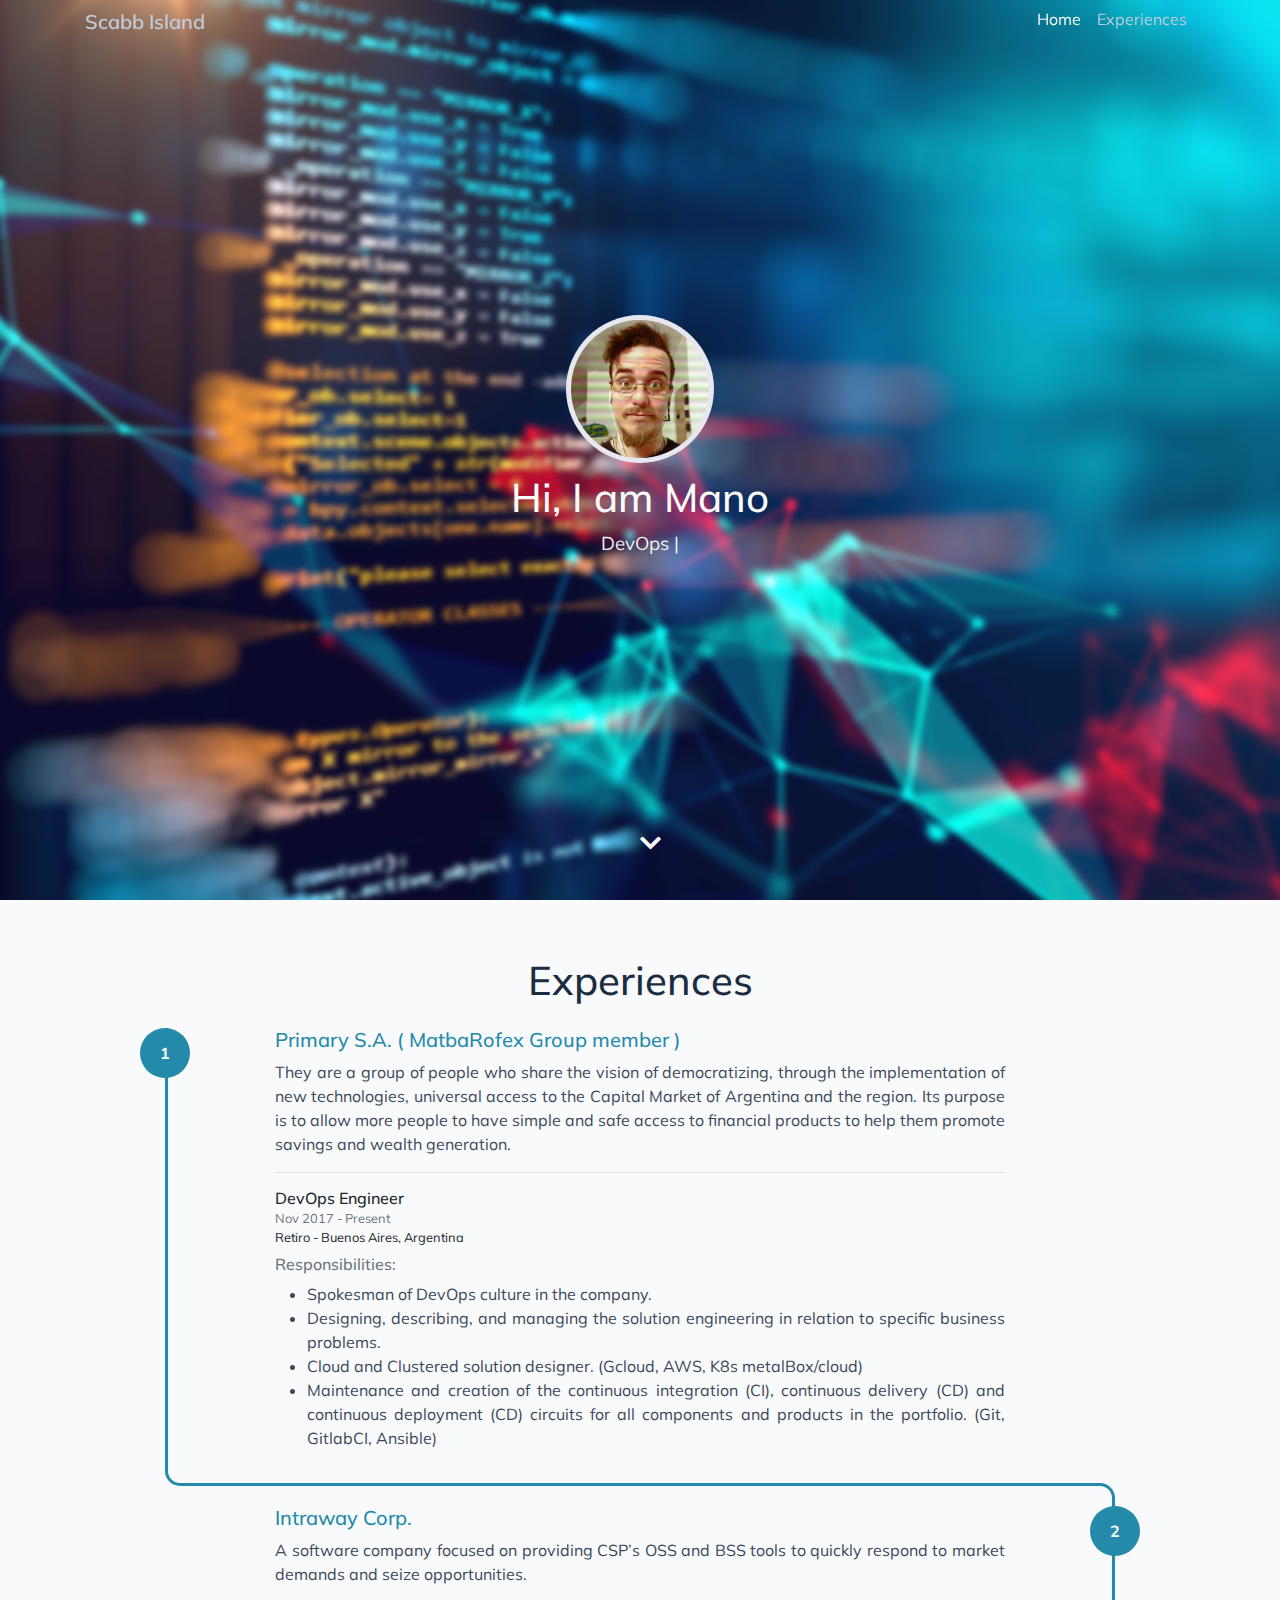
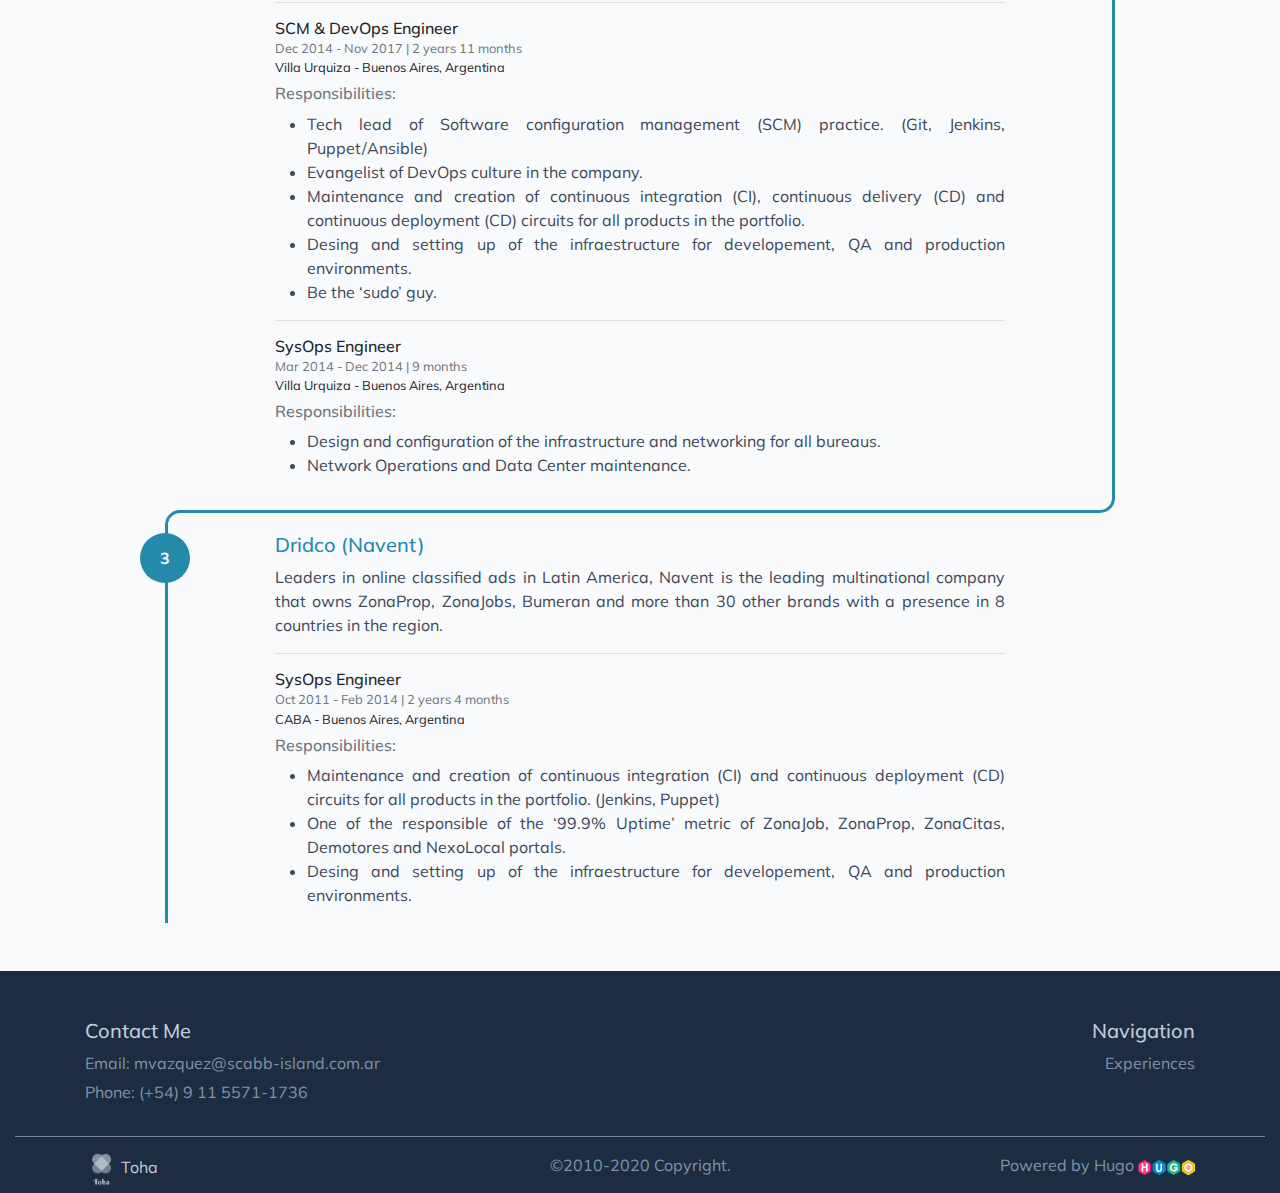
==== commit 0e0c91ec: "Publish site: 2020-07-01 21:24:59" ====
--- a/index.html
+++ b/index.html
@@ -69,6 +69,10 @@
             
             
             
+              <li class="nav-item">
+                <a class="nav-link smooth-scroll" href="#experiences">Experiences</a>
+              </li>
+            
             
             
             
@@ -107,13 +111,15 @@
       
       <li>Proud Open-Sourcerer</li>
       
-      <li>DevOps culture Evangelist</li>
-      
-      <li>Outage-Hackathons fron-line Knigth</li>
-      
-      <li>Shell Script, Python and Go</li>
-      
-      <li>:(){ :|:&amp; };:</li>
+      <li>DevOps Culture Evangelist</li>
+      
+      <li>SUDO guy</li>
+      
+      <li>Outage&#39;s front-line knight</li>
+      
+      <li>Shell Script, Python and Golang writer</li>
+      
+      <li>:(){:|:&amp;};:</li>
       
     </ul>
     
@@ -128,6 +134,266 @@
       
         
       
+        
+          <div class="container-fluid section-holder d-flex bg-white">
+            <div class="container-fluid anchor pb-5 experiences-section" id="experiences">
+
+
+  <h1 class="text-center">Experiences</h1>
+
+  <div class="container timeline text-justify">
+   
+   
+     
+       <div class="row align-items-center  d-flex">
+         <div class="col-1 col-lg-2 text-center vertical-line d-inline-flex justify-content-center">
+  <div class="circle font-weight-bold">1</div>
+</div>
+
+         <div class="col-10 col-lg-8">
+  <div class="experience-entry-heading">
+    <h5><a href="https://www.primary.com.ar">Primary S.A. ( MatbaRofex Group member )</a></h5>
+    <p>They are a group of people who share the vision of democratizing, through the implementation of new
+technologies, universal access to the Capital Market of Argentina and the region. Its purpose is to
+allow more people to have simple and safe access to financial products to help them promote savings
+and wealth generation.</p>
+  </div>
+  
+  <hr />
+  <h6>DevOps Engineer
+    <br/>
+    
+    
+    <small class="text-muted">
+      Nov 2017 - Present
+    </small>
+    
+    <br />
+    <small>Retiro - Buenos Aires, Argentina</small>
+  </h6>
+  <h6 class="text-muted">Responsibilities:</h6>
+  <ul class="justify-content-around">
+      
+        <li>Spokesman of DevOps culture in the company.</li>
+      
+        <li>Designing, describing, and managing the solution engineering in relation to specific business problems.</li>
+      
+        <li>Cloud and Clustered solution designer. (Gcloud, AWS, K8s metalBox/cloud)</li>
+      
+        <li>Maintenance and creation of the continuous integration (CI), continuous delivery (CD) and continuous deployment (CD) circuits for all components and products in the portfolio. (Git, GitlabCI, Ansible)</li>
+      
+  </ul>
+  
+</div>
+
+
+
+
+
+
+
+
+
+
+
+
+
+
+       </div>
+     
+     
+       <div class="row horizontal-line">
+  <div class="col-1 col-lg-2 timeline-side-div">
+    <div class="corner"></div>
+  </div>
+  <div class="col-10 col-lg-8">
+    <hr />
+  </div>
+  <div class="col-1 col-lg-2 timeline-side-div">
+    <div class="corner"></div>
+  </div>
+</div>
+
+     
+   
+     
+       <div class="row align-items-center justify-content-end d-flex">
+         <div class="col-10 col-lg-8">
+  <div class="experience-entry-heading">
+    <h5><a href="https://www.intraway.com/">Intraway Corp.</a></h5>
+    <p>A software company focused on providing CSP&rsquo;s OSS and BSS tools to quickly respond to market
+demands and seize opportunities.</p>
+  </div>
+  
+  <hr />
+  <h6>SCM &amp; DevOps Engineer
+    <br/>
+    
+    
+    
+    
+    
+    
+    
+    
+    <small class="text-muted">
+      Dec 2014 - Nov 2017 | 2 years 11 months
+    </small>
+    
+    <br />
+    <small>Villa Urquiza - Buenos Aires, Argentina</small>
+  </h6>
+  <h6 class="text-muted">Responsibilities:</h6>
+  <ul class="justify-content-around">
+      
+        <li>Tech lead of Software configuration management (SCM) practice. (Git, Jenkins, Puppet/Ansible)</li>
+      
+        <li>Evangelist of DevOps culture in the company.</li>
+      
+        <li>Maintenance and creation of continuous integration (CI), continuous delivery (CD) and continuous deployment (CD) circuits for all products in the portfolio.</li>
+      
+        <li>Desing and setting up of the infraestructure for developement, QA and production environments.</li>
+      
+        <li>Be the &lsquo;sudo&rsquo; guy.</li>
+      
+  </ul>
+  
+  <hr />
+  <h6>SysOps Engineer
+    <br/>
+    
+    
+    
+    
+    
+    
+    
+    
+    <small class="text-muted">
+      Mar 2014 - Dec 2014 |  9 months
+    </small>
+    
+    <br />
+    <small>Villa Urquiza - Buenos Aires, Argentina</small>
+  </h6>
+  <h6 class="text-muted">Responsibilities:</h6>
+  <ul class="justify-content-around">
+      
+        <li>Design and configuration of the infrastructure and networking for all bureaus.</li>
+      
+        <li>Network Operations and Data Center maintenance.</li>
+      
+  </ul>
+  
+</div>
+
+
+
+
+
+
+
+
+
+
+
+
+
+
+         <div class="col-1 col-lg-2 text-center vertical-line d-inline-flex justify-content-center">
+  <div class="circle font-weight-bold">2</div>
+</div>
+
+       </div>
+     
+     
+       <div class="row horizontal-line">
+  <div class="col-1 col-lg-2 timeline-side-div">
+    <div class="corner"></div>
+  </div>
+  <div class="col-10 col-lg-8">
+    <hr />
+  </div>
+  <div class="col-1 col-lg-2 timeline-side-div">
+    <div class="corner"></div>
+  </div>
+</div>
+
+     
+   
+     
+       <div class="row align-items-center  d-flex">
+         <div class="col-1 col-lg-2 text-center vertical-line d-inline-flex justify-content-center">
+  <div class="circle font-weight-bold">3</div>
+</div>
+
+         <div class="col-10 col-lg-8">
+  <div class="experience-entry-heading">
+    <h5><a href="http://www.navent.com/es">Dridco (Navent)</a></h5>
+    <p>Leaders in online classified ads in Latin America, Navent is the leading multinational company
+that owns ZonaProp, ZonaJobs, Bumeran and more than 30 other brands with a presence in 8 countries
+in the region.</p>
+  </div>
+  
+  <hr />
+  <h6>SysOps Engineer
+    <br/>
+    
+    
+    
+    
+    
+    
+    
+    
+    <small class="text-muted">
+      Oct 2011 - Feb 2014 | 2 years 4 months
+    </small>
+    
+    <br />
+    <small>CABA - Buenos Aires, Argentina</small>
+  </h6>
+  <h6 class="text-muted">Responsibilities:</h6>
+  <ul class="justify-content-around">
+      
+        <li>Maintenance and creation of continuous integration (CI) and continuous deployment (CD) circuits for all products in the portfolio. (Jenkins, Puppet)</li>
+      
+        <li>One of the responsible of the &lsquo;99.9% Uptime&rsquo; metric of ZonaJob, ZonaProp, ZonaCitas, Demotores and NexoLocal portals.</li>
+      
+        <li>Desing and setting up of the infraestructure for developement, QA and production environments.</li>
+      
+  </ul>
+  
+</div>
+
+
+
+
+
+
+
+
+
+
+
+
+
+
+       </div>
+     
+     
+   
+  </div>
+
+
+
+</div>
+
+          </div>
+          
+          
+            
+          
         
       
         
@@ -141,30 +407,35 @@
     <footer class="container-fluid text-center align-content-center footer pb-2">
   <div class="container pt-5">
     <div class="row text-left">
+
       <div class="col-md-4 col-sm-12">
-        <h5>Navigation</h5>
-        
+        <h5>Contact Me</h5>
         <ul>
-            
-            
-            
-            
-            
-            
+          
+          <li><span>Email: </span> <span>mvazquez@scabb-island.com.ar</span></li>
+          
+          <li><span>Phone: </span> <span>(&#43;54) 9 11 5571-1736</span></li>
+          
         </ul>
-        
       </div>
       <div class="col-md-4 col-sm-12">
       </div>
-      <div class="col-md-4 col-sm-12">
-        <h5>Contact Me</h5>
+      <div class="col-md-4 col-sm-12 text-right">
+        <h5>Navigation</h5>
+        
         <ul>
-          
-          <li><span>Email: </span> <span>mvazquez@scabb-island.com.ar</span></li>
-          
-          <li><span>Phone: </span> <span>(&#43;54) 9 11 5571-1736</span></li>
-          
+            
+            
+            
+            <li class="nav-item">
+              <a class="smooth-scroll" href="#experiences">Experiences</a>
+            </li>
+            
+            
+            
+            
         </ul>
+        
       </div>
 
 
@@ -196,7 +467,7 @@
           Toha
         </a>
       </div>
-      <div class="col-md-4 text-center">©2010-2020</div>
+      <div class="col-md-4 text-center">©2010-2020 Copyright.</div>
       <div class="col-md-4 text-right">
         Powered by <a href="https://gohugo.io/">Hugo
         <img
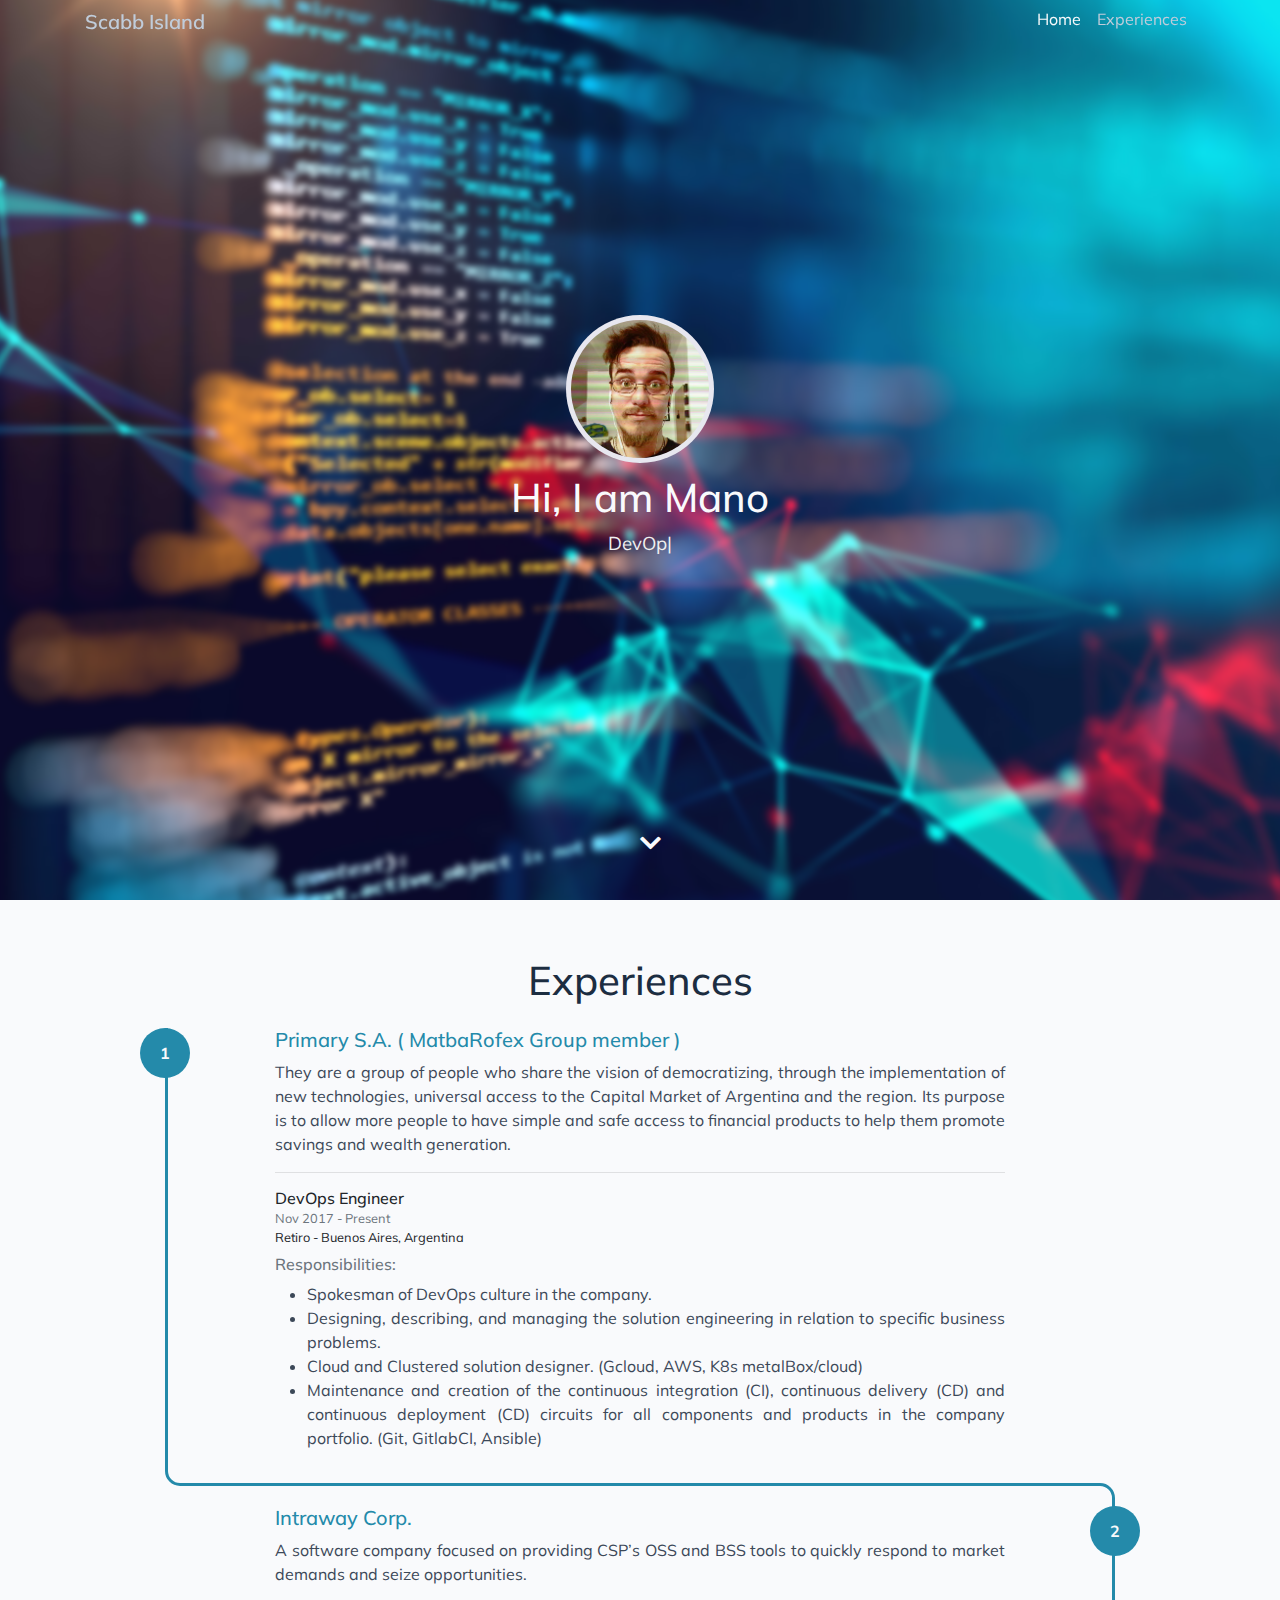
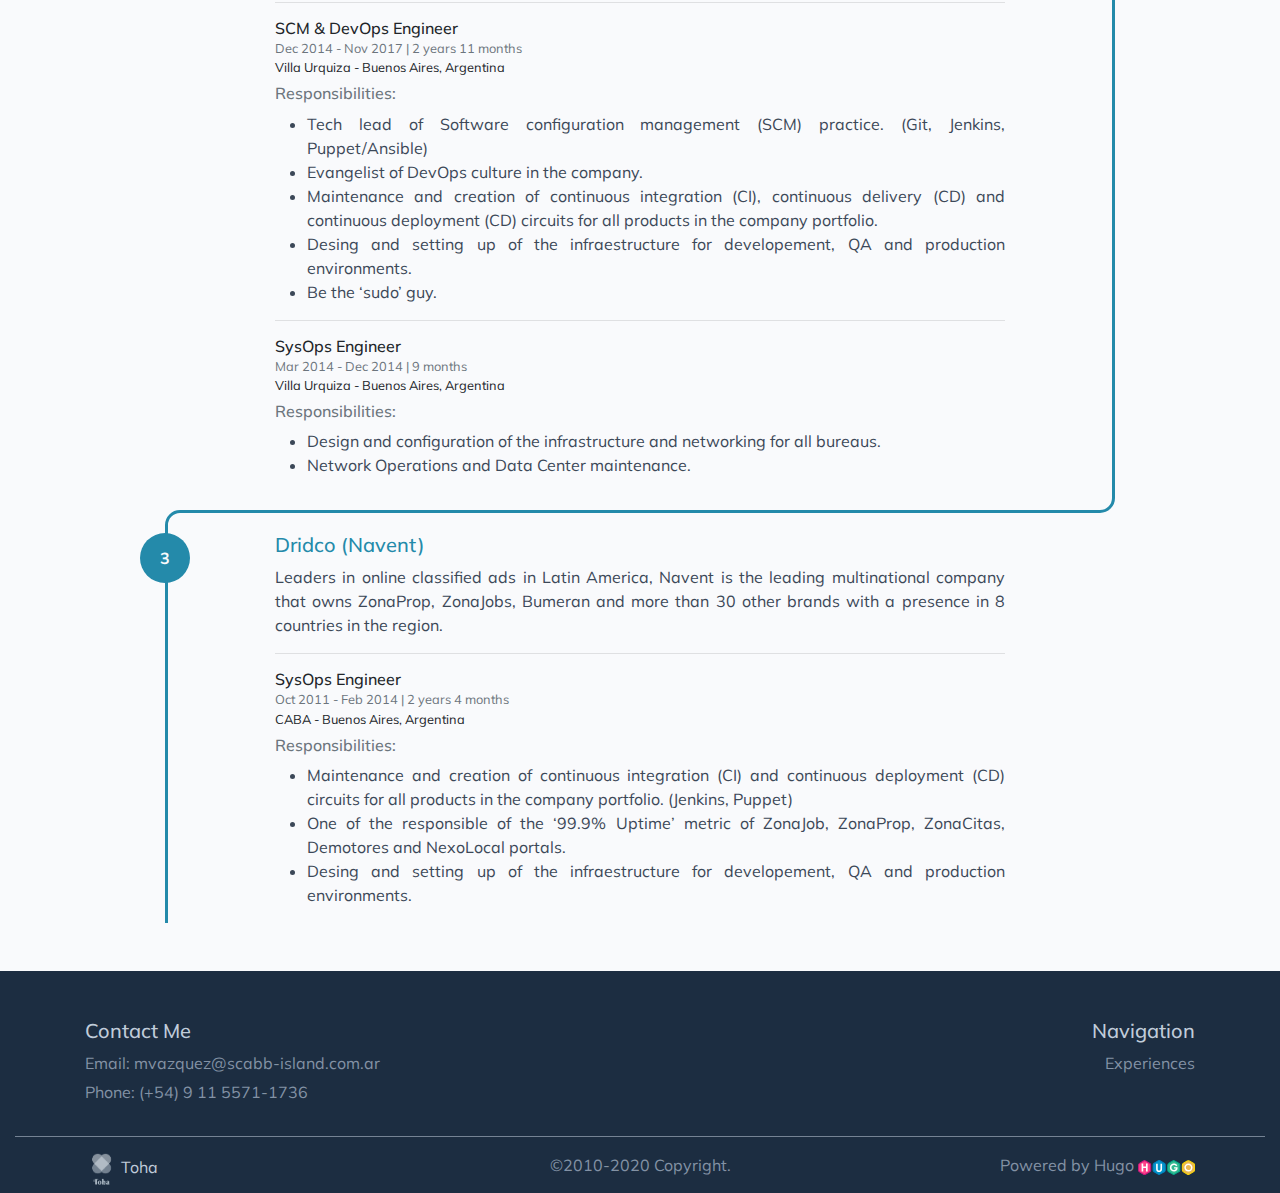
==== commit ec8a1b89: "Publish site: 2020-07-01 21:30:42" ====
--- a/index.html
+++ b/index.html
@@ -180,7 +180,7 @@
       
         <li>Cloud and Clustered solution designer. (Gcloud, AWS, K8s metalBox/cloud)</li>
       
-        <li>Maintenance and creation of the continuous integration (CI), continuous delivery (CD) and continuous deployment (CD) circuits for all components and products in the portfolio. (Git, GitlabCI, Ansible)</li>
+        <li>Maintenance and creation of the continuous integration (CI), continuous delivery (CD) and continuous deployment (CD) circuits for all components and products in the company portfolio. (Git, GitlabCI, Ansible)</li>
       
   </ul>
   
@@ -250,7 +250,7 @@
       
         <li>Evangelist of DevOps culture in the company.</li>
       
-        <li>Maintenance and creation of continuous integration (CI), continuous delivery (CD) and continuous deployment (CD) circuits for all products in the portfolio.</li>
+        <li>Maintenance and creation of continuous integration (CI), continuous delivery (CD) and continuous deployment (CD) circuits for all products in the company portfolio.</li>
       
         <li>Desing and setting up of the infraestructure for developement, QA and production environments.</li>
       
@@ -356,7 +356,7 @@
   <h6 class="text-muted">Responsibilities:</h6>
   <ul class="justify-content-around">
       
-        <li>Maintenance and creation of continuous integration (CI) and continuous deployment (CD) circuits for all products in the portfolio. (Jenkins, Puppet)</li>
+        <li>Maintenance and creation of continuous integration (CI) and continuous deployment (CD) circuits for all products in the company portfolio. (Jenkins, Puppet)</li>
       
         <li>One of the responsible of the &lsquo;99.9% Uptime&rsquo; metric of ZonaJob, ZonaProp, ZonaCitas, Demotores and NexoLocal portals.</li>
       
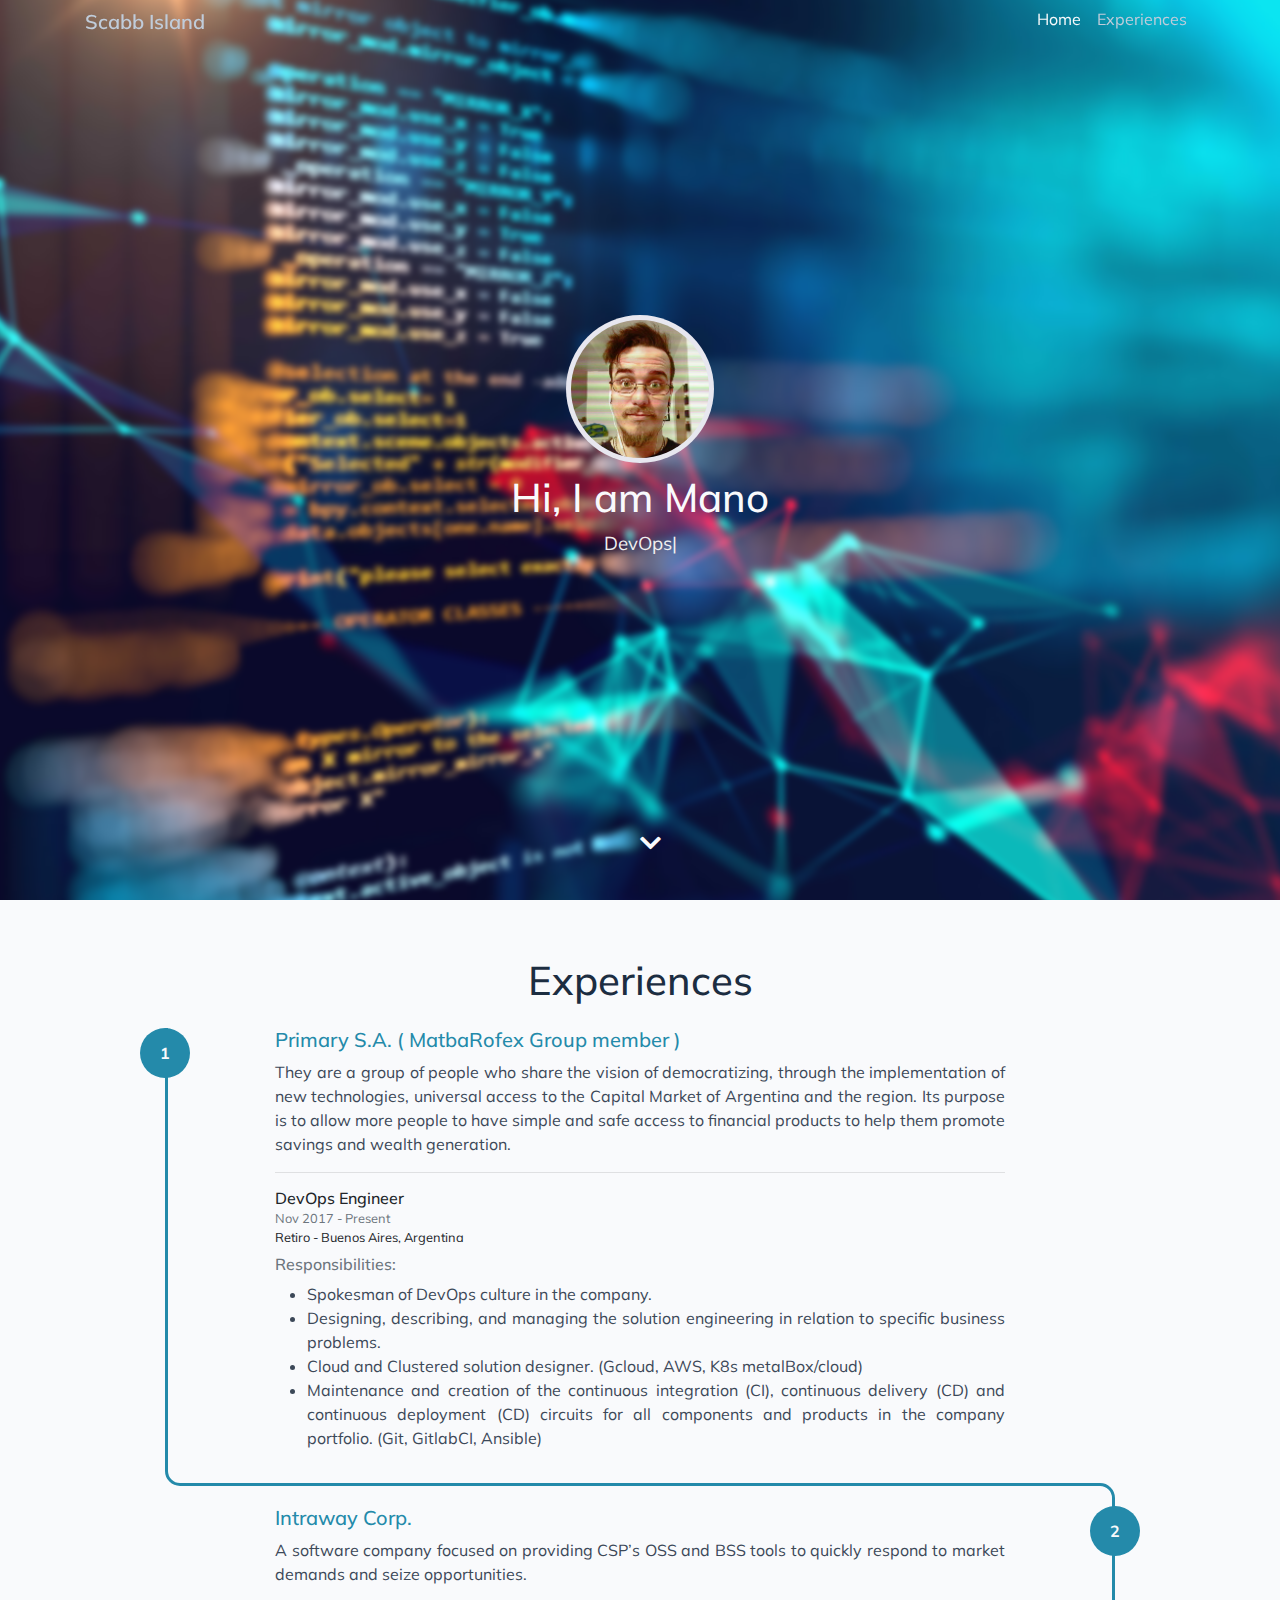
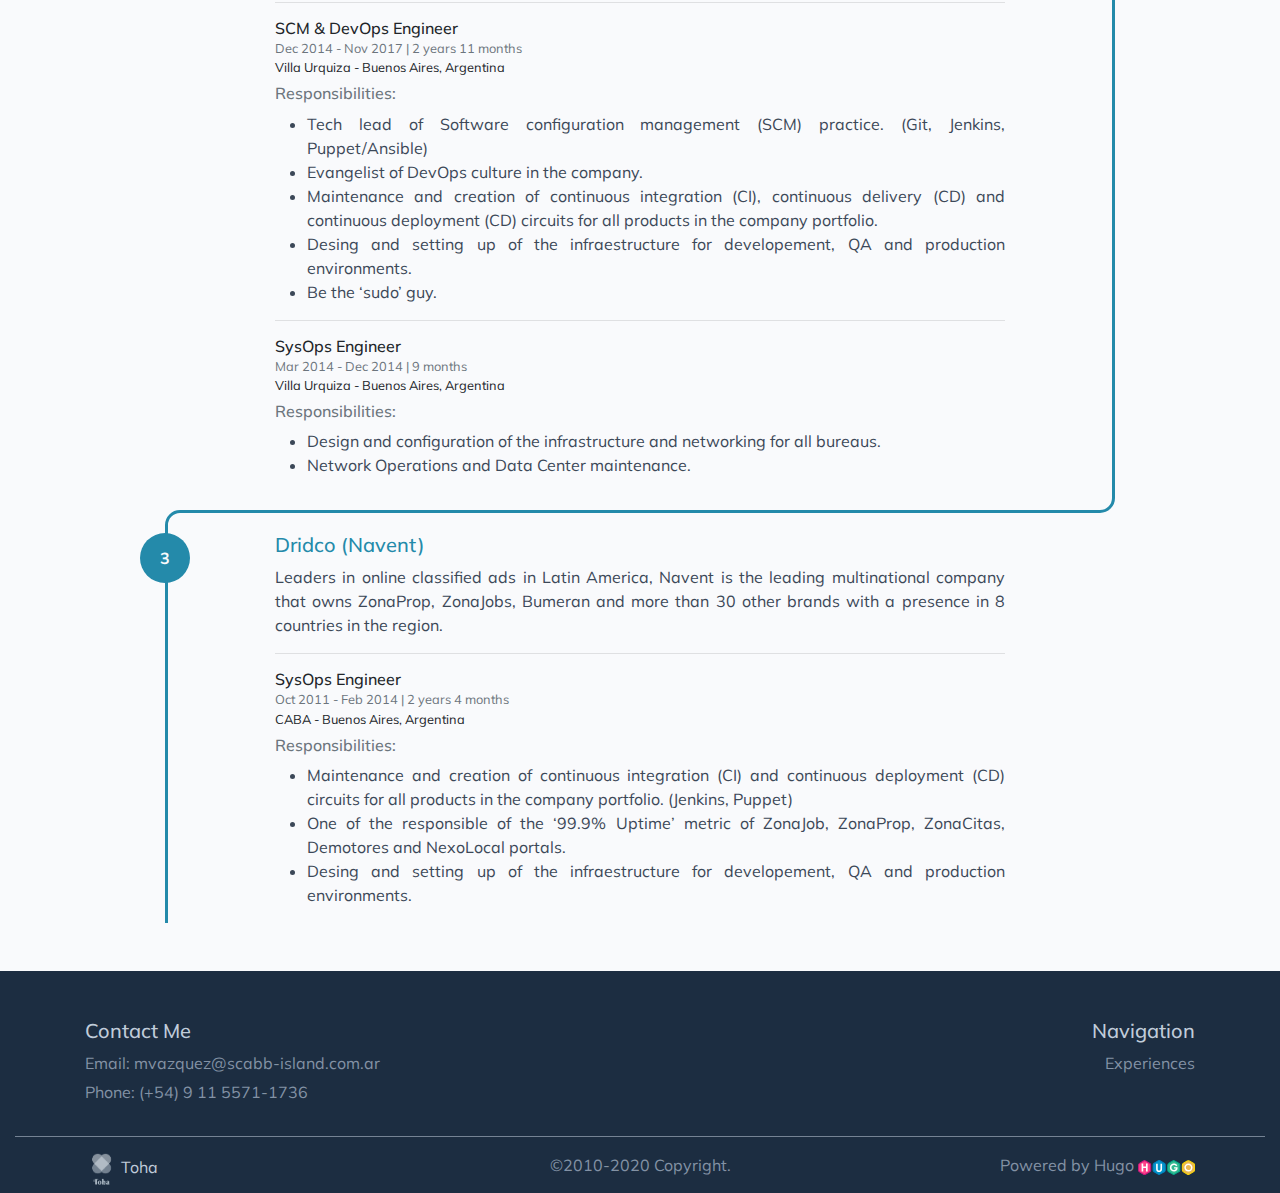
==== commit b61d7faf: "Publish site: 2020-07-01 21:32:28" ====
--- a/index.html
+++ b/index.html
@@ -117,7 +117,7 @@
       
       <li>Outage&#39;s front-line knight</li>
       
-      <li>Shell Script, Python and Golang writer</li>
+      <li>Shell Script, Python and Golang developer</li>
       
       <li>:(){:|:&amp;};:</li>
       
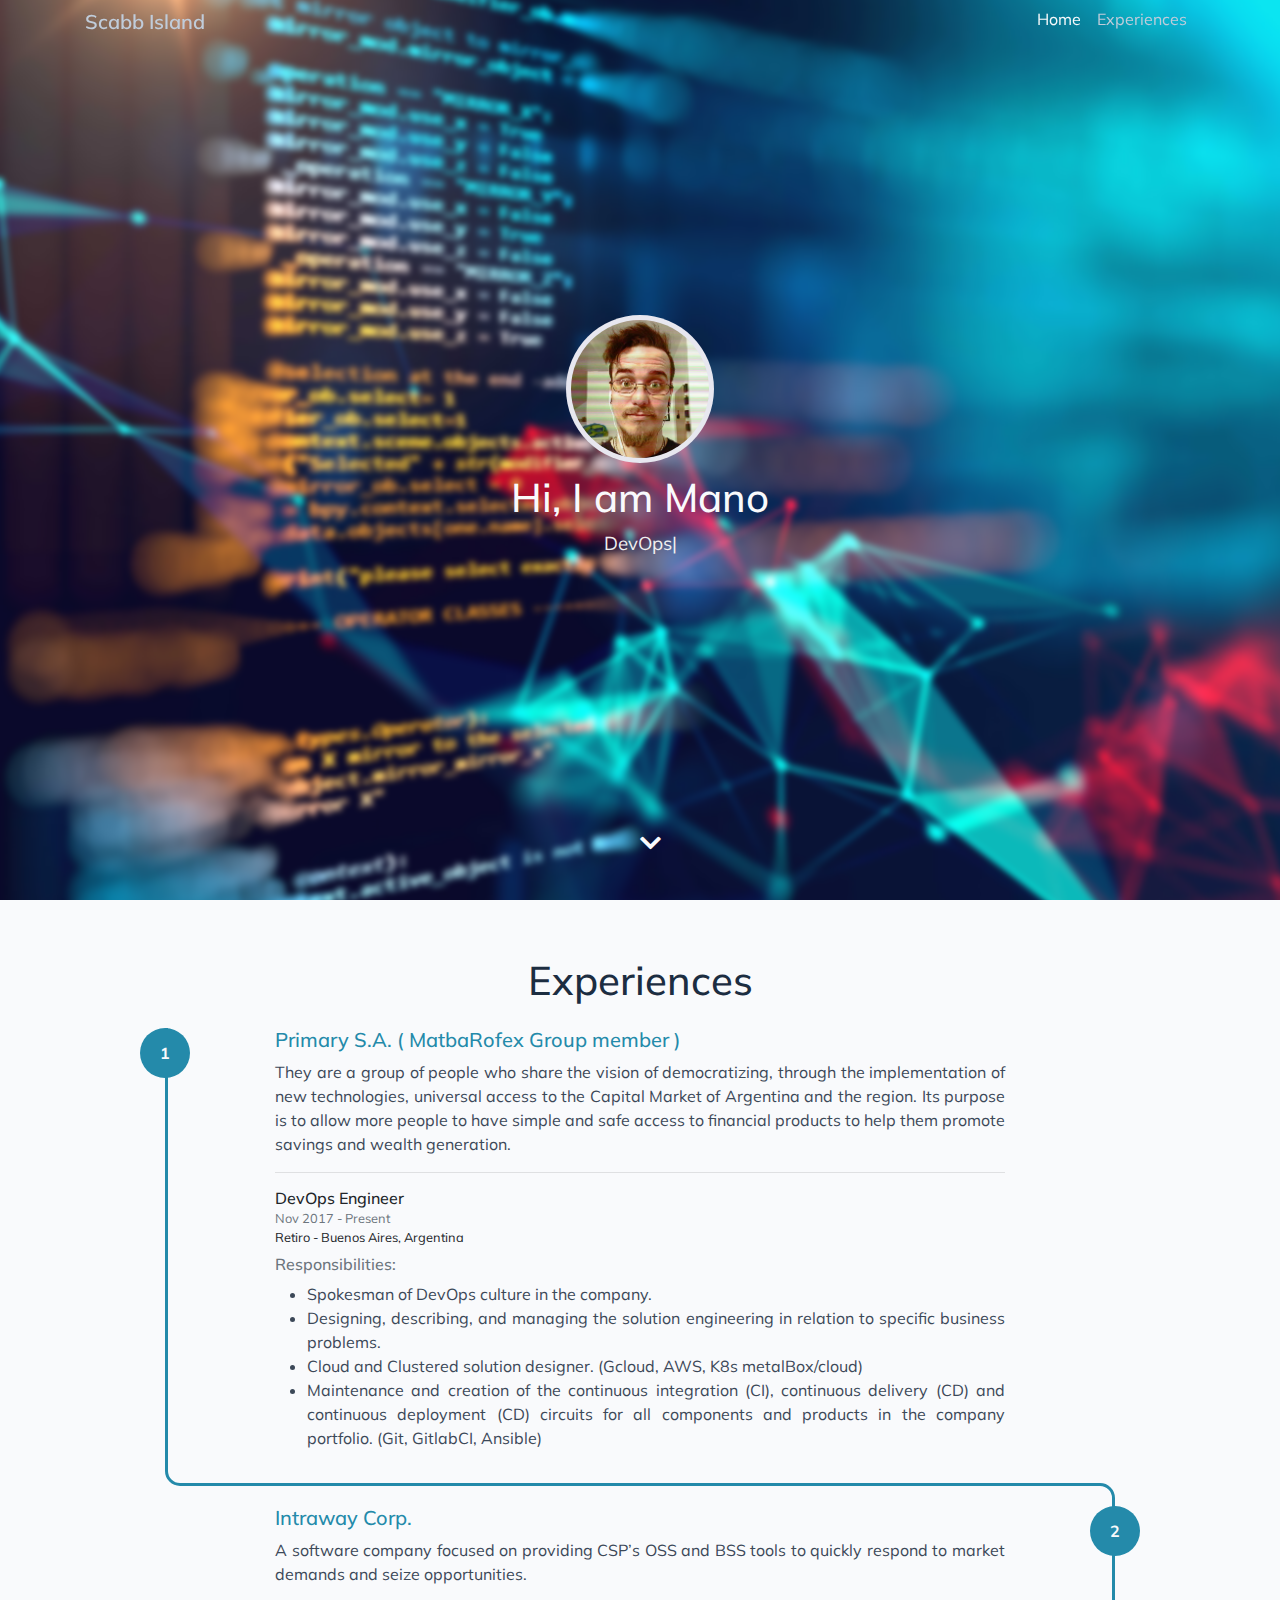
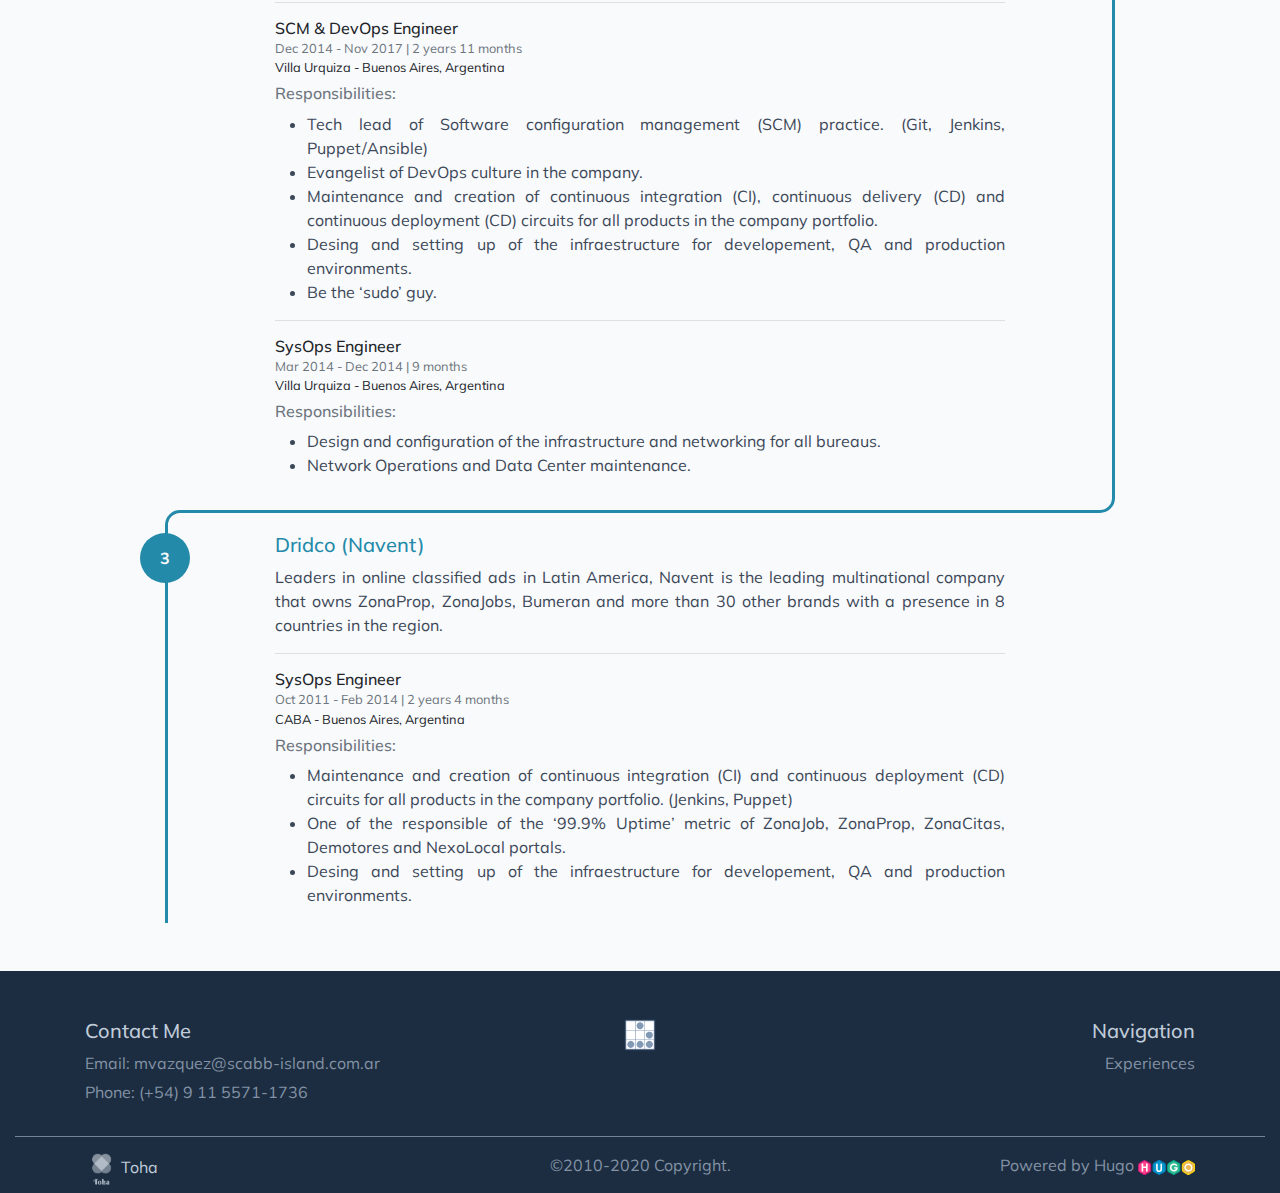
==== commit 9b5ce2c6: "Publish site: 2020-07-01 23:06:00" ====
--- a/index.html
+++ b/index.html
@@ -17,8 +17,13 @@
 <link rel="stylesheet" href="https://cdnjs.cloudflare.com/ajax/libs/font-awesome/5.13.1/css/all.min.css" />
 
 
-<link rel="icon" type="image/png" href="/assets/images/favicon.png" />
-
+<link rel="apple-touch-icon" sizes="180x180" href="/assets/images/favicon/apple-touch-icon.png">
+<link rel="icon" type="image/png" sizes="32x32" href="/assets/images/favicon/favicon-32x32.png">
+<link rel="icon" type="image/png" sizes="16x16" href="/assets/images/favicon/favicon-16x16.png">
+<link rel="manifest" href="/assets/images/favicon/site.webmanifest">
+<link rel="mask-icon" href="/assets/images/favicon/safari-pinned-tab.svg" color="#5bbad5">
+<meta name="msapplication-TileColor" content="#da532c">
+<meta name="theme-color" content="#ffffff">
 
     <link rel="stylesheet" href="/assets/css/home.css" />
     <link rel="stylesheet" href="/assets/css/about.css" />
@@ -418,7 +423,10 @@
           
         </ul>
       </div>
-      <div class="col-md-4 col-sm-12">
+      <div class="col-md-4 col-sm-12 text-center">
+        <a id="theme" href="http://www.catb.org/hacker-emblem" target="#">
+          <img src="/assets/images/glider.png">
+        </a>
       </div>
       <div class="col-md-4 col-sm-12 text-right">
         <h5>Navigation</h5>
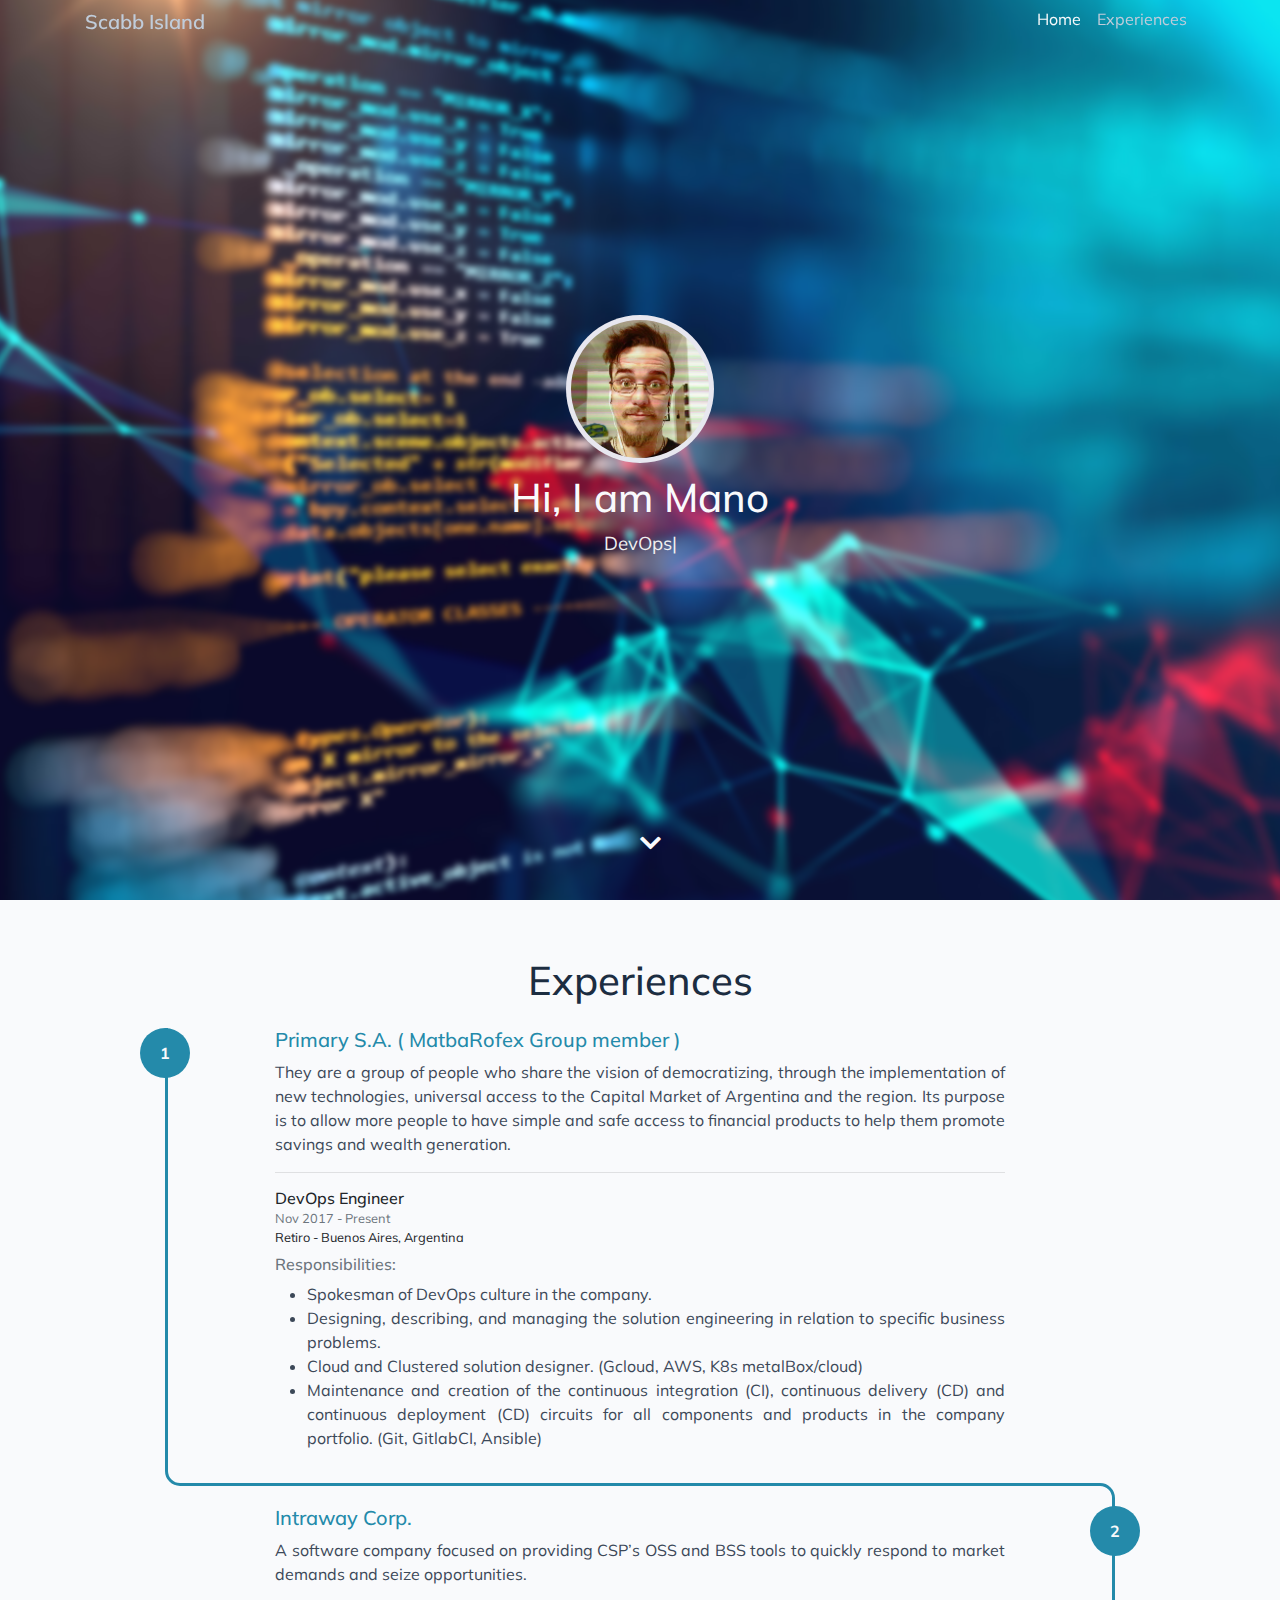
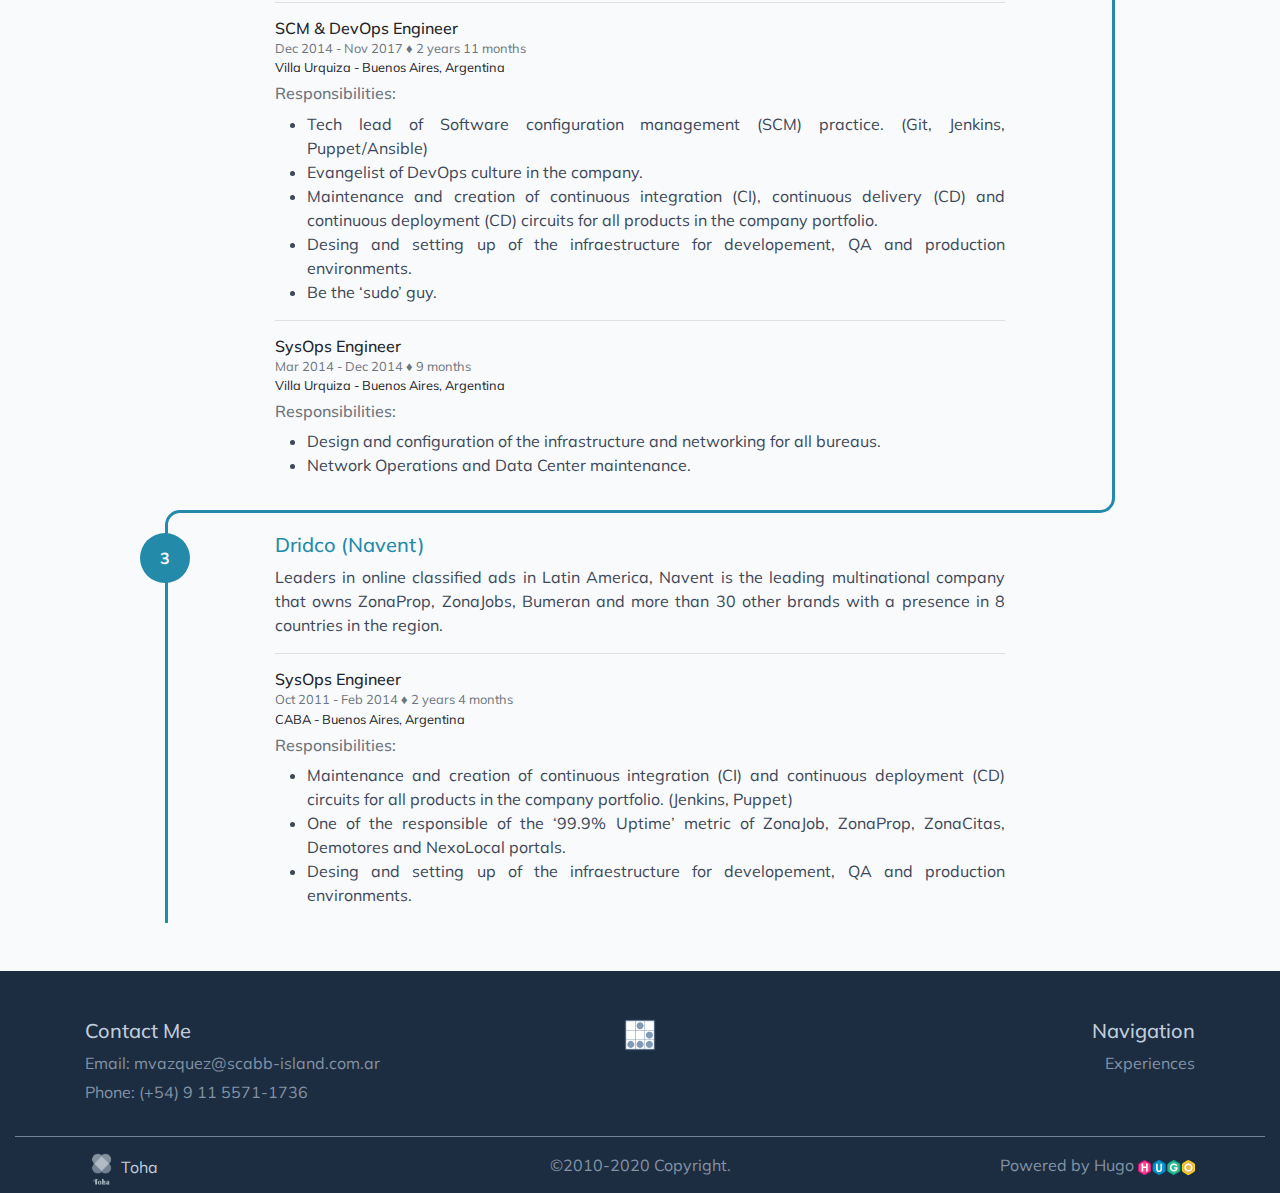
==== commit 8d731ca6: "Publish site: 2020-07-01 23:09:34" ====
--- a/index.html
+++ b/index.html
@@ -242,7 +242,7 @@
     
     
     <small class="text-muted">
-      Dec 2014 - Nov 2017 | 2 years 11 months
+      Dec 2014 - Nov 2017 &#9830; 2 years 11 months
     </small>
     
     <br />
@@ -275,7 +275,7 @@
     
     
     <small class="text-muted">
-      Mar 2014 - Dec 2014 |  9 months
+      Mar 2014 - Dec 2014 &#9830;  9 months
     </small>
     
     <br />
@@ -352,7 +352,7 @@
     
     
     <small class="text-muted">
-      Oct 2011 - Feb 2014 | 2 years 4 months
+      Oct 2011 - Feb 2014 &#9830; 2 years 4 months
     </small>
     
     <br />
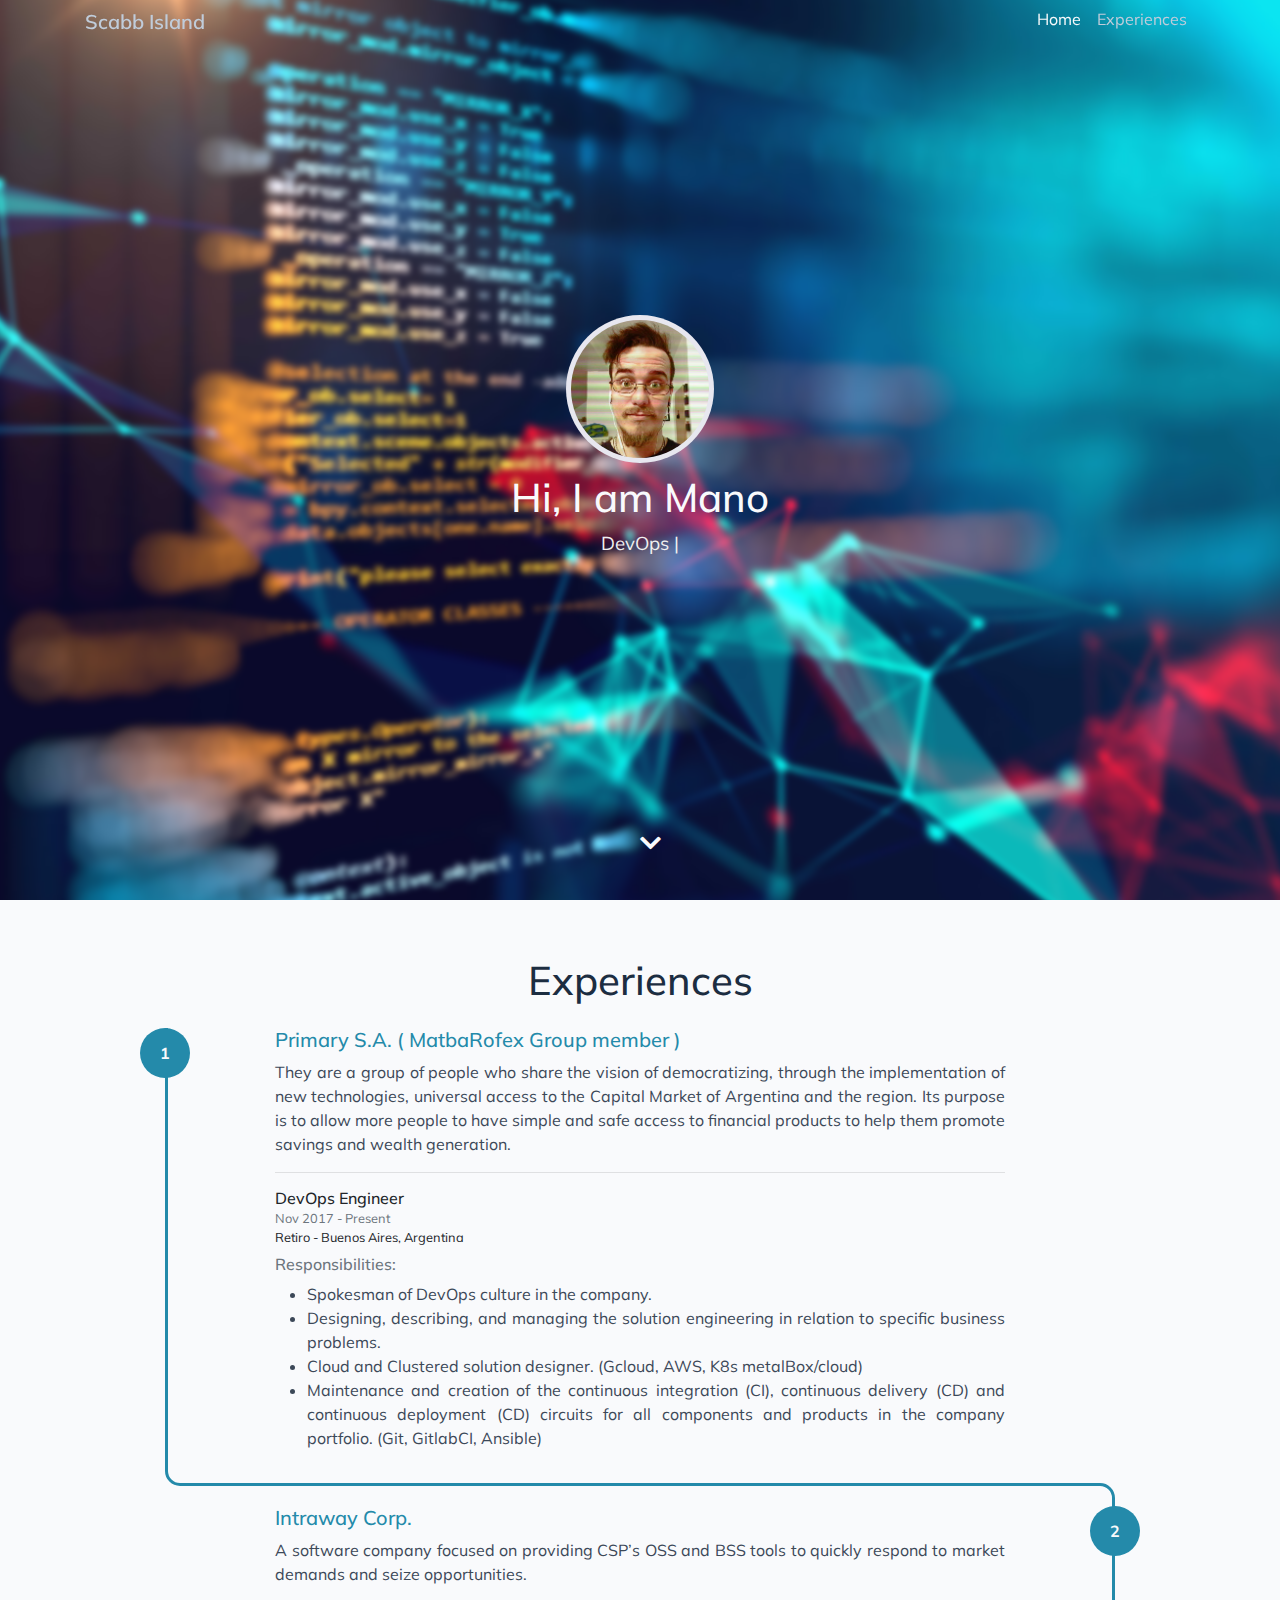
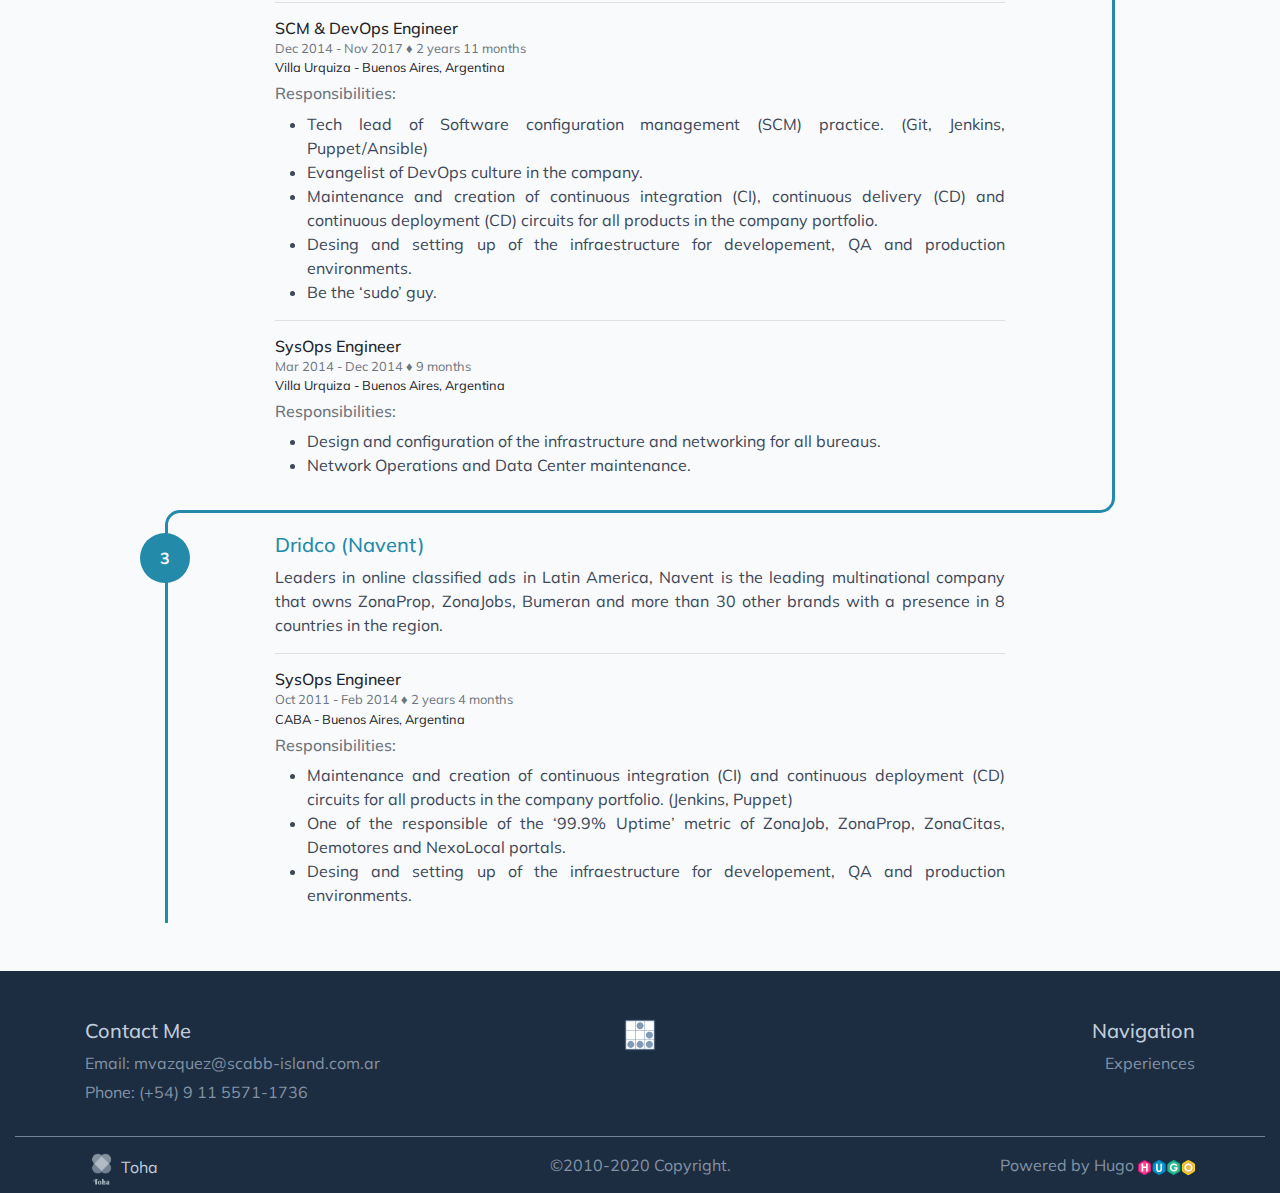
==== commit f839f543: "Update index.html" ====
--- a/index.html
+++ b/index.html
@@ -38,16 +38,15 @@
     
     
         
-<script type="application/javascript">
-var doNotTrack = false;
-if (!doNotTrack) {
-	window.ga=window.ga||function(){(ga.q=ga.q||[]).push(arguments)};ga.l=+new Date;
-	ga('create', 'UA-38633513-4', 'auto');
-	
-	ga('send', 'pageview');
-}
+<!-- Google tag (gtag.js) -->
+<script async src="https://www.googletagmanager.com/gtag/js?id=G-QJX7M1SDZE"></script>
+<script>
+  window.dataLayer = window.dataLayer || [];
+  function gtag(){dataLayer.push(arguments);}
+  gtag('js', new Date());
+
+  gtag('config', 'G-QJX7M1SDZE');
 </script>
-<script async src='https://www.google-analytics.com/analytics.js'></script>
 
     
   </head>
